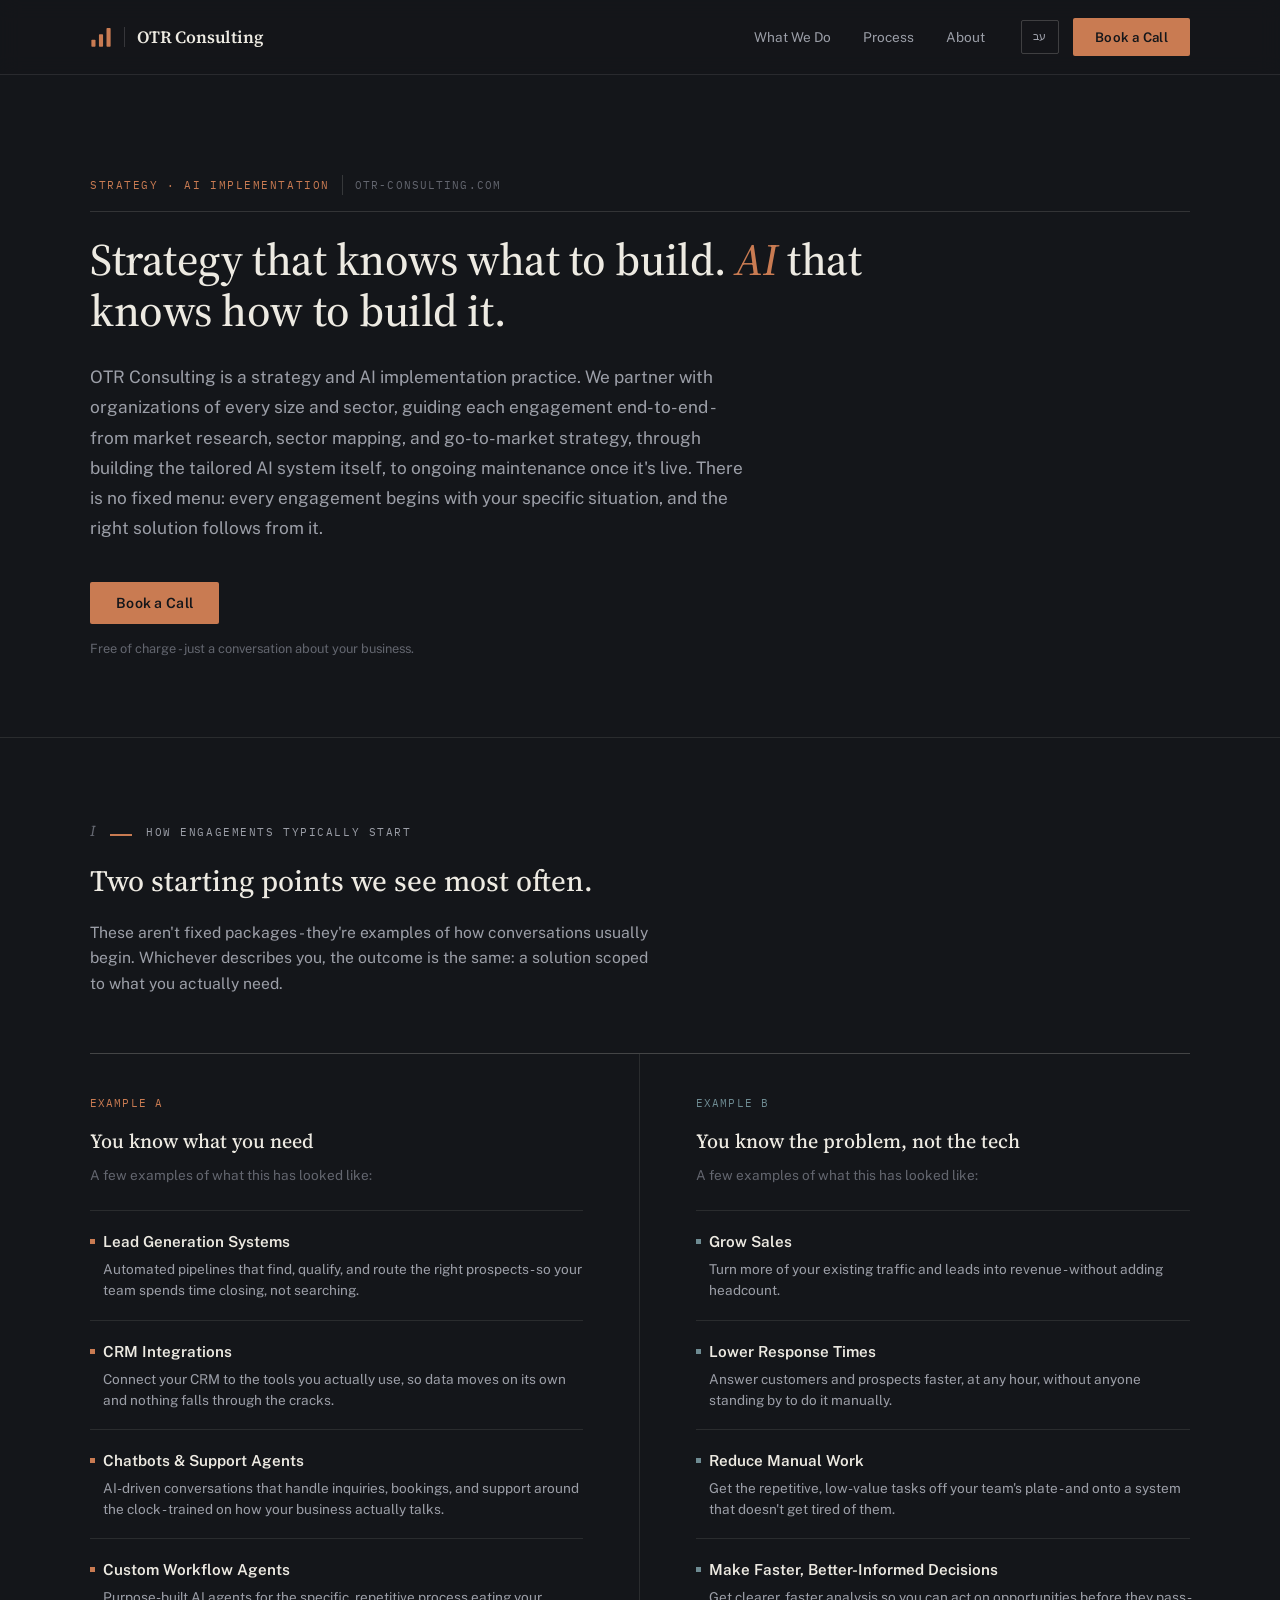
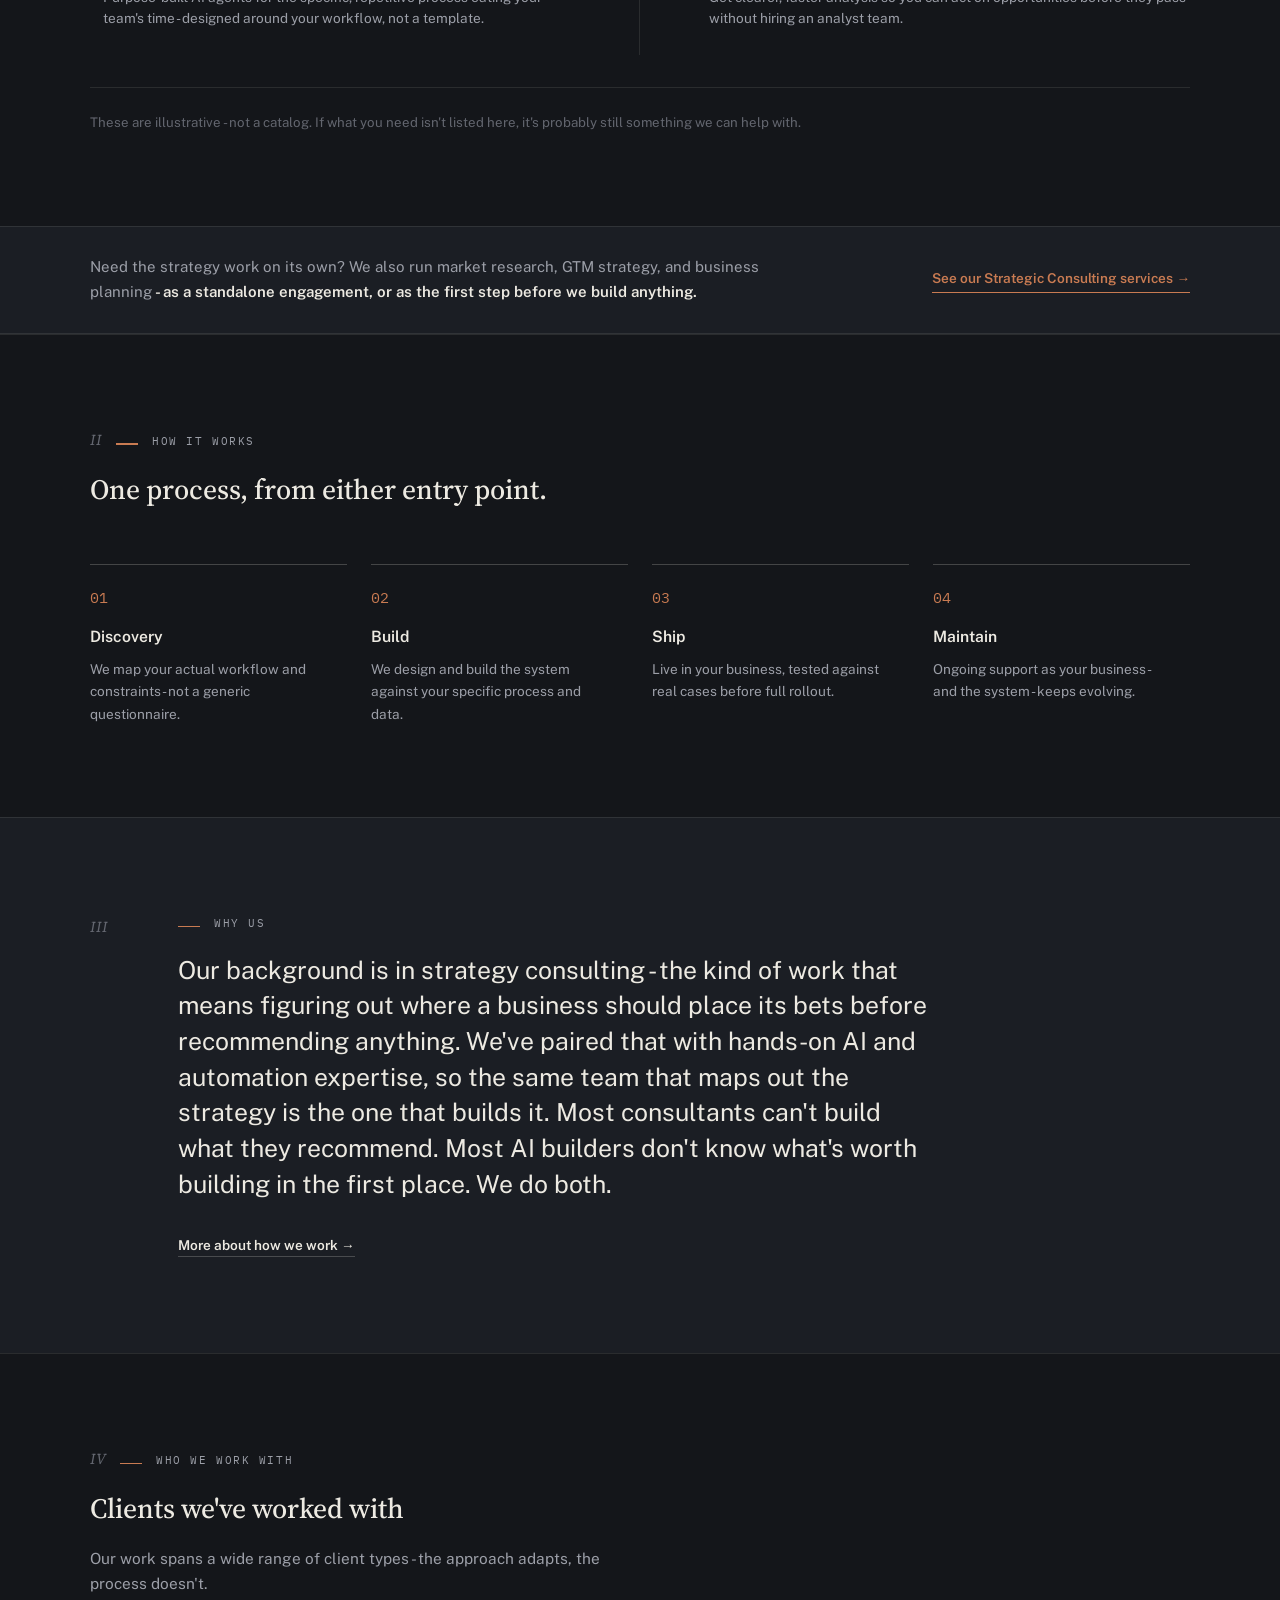
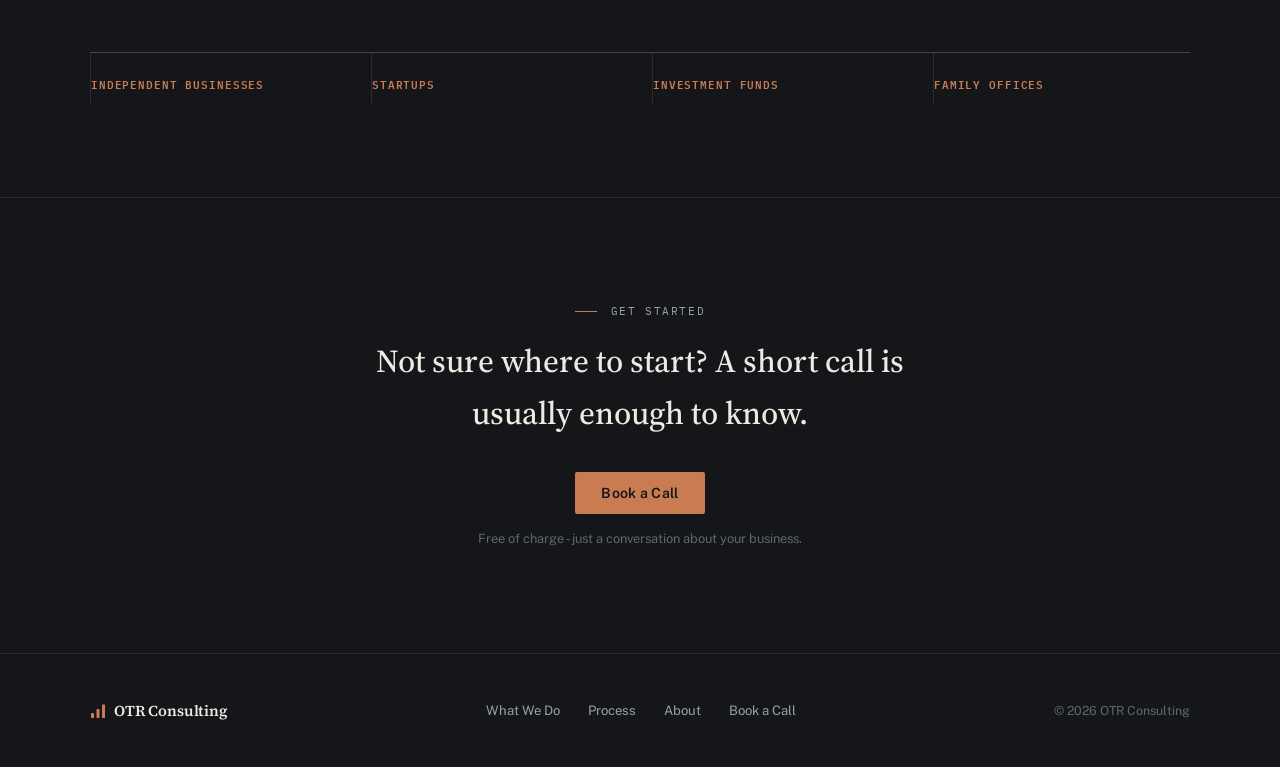
==== index.html @ 94703d96 "Remove all client-type descriptions, keep only headings (both languages)" ====
<!DOCTYPE html>
<html lang="en" data-content-path="content/en.json">
<head>
<meta charset="UTF-8">
<meta name="viewport" content="width=device-width, initial-scale=1.0">
<title>OTR Consulting - Strategy that knows what to build. AI that knows how to build it.</title>
<meta name="description" content="OTR Consulting is a strategy and AI implementation practice - from market research and go-to-market strategy through building and maintaining the AI systems that run your business.">
<meta property="og:title" content="OTR Consulting - Strategy + AI Implementation">
<meta property="og:description" content="OTR Consulting is a strategy and AI implementation practice - from market research and go-to-market strategy through building and maintaining the AI systems that run your business.">
<meta property="og:type" content="website">
<meta property="og:url" content="https://otr-consulting.com">
<link rel="icon" href="data:image/svg+xml,%3Csvg xmlns='http://www.w3.org/2000/svg' viewBox='0 0 32 32'%3E%3Crect x='2' y='20' width='6' height='10' rx='1' fill='%23C97B52'/%3E%3Crect x='13' y='12' width='6' height='18' rx='1' fill='%23C97B52'/%3E%3Crect x='24' y='3' width='6' height='27' rx='1' fill='%23C97B52'/%3E%3C/svg%3E">
<link rel="preconnect" href="https://fonts.googleapis.com">
<link rel="preconnect" href="https://fonts.gstatic.com" crossorigin>
<link href="https://fonts.googleapis.com/css2?family=Source+Serif+4:ital,opsz,wght@0,8..60,400;0,8..60,500;0,8..60,600;1,8..60,500&family=Public+Sans:wght@400;500;600;700&family=IBM+Plex+Mono:wght@500;600&display=swap" rel="stylesheet">
<link rel="stylesheet" href="css/styles.css">
<script src="https://identity.netlify.com/v1/netlify-identity-widget.js"></script>
<script>
  if (window.netlifyIdentity) {
    window.netlifyIdentity.on("init", function (user) {
      if (!user) {
        window.netlifyIdentity.on("login", function () {
          document.location.href = "/admin/";
        });
      }
    });
  }
</script>
</head>
<body>

<header class="site-header">
  <div class="wrap header-inner">
    <a href="#" class="logo" aria-label="OTR Consulting - home">
      <svg width="22" height="22" viewBox="0 0 32 32" aria-hidden="true">
        <rect x="2" y="20" width="6" height="10" rx="1" fill="#C97B52"></rect>
        <rect x="13" y="12" width="6" height="18" rx="1" fill="#C97B52"></rect>
        <rect x="24" y="3" width="6" height="27" rx="1" fill="#C97B52"></rect>
      </svg>
      <span class="divider-v"></span>
      <span class="wordmark">OTR Consulting</span>
    </a>
    <div class="header-right">
      <nav class="main-nav">
        <a href="#paths" data-key="nav.work">What We Do</a>
        <a href="#how" data-key="nav.process">Process</a>
        <a href="#about" data-key="nav.about">About</a>
      </nav>
      <div class="header-actions">
        <a href="he/" class="lang-switch">עב</a>
        <button type="button" class="btn btn-primary btn-small js-open-modal" data-key="nav.book">Book a Call</button>
      </div>
    </div>
  </div>
</header>

<main>

  <!-- HERO -->
  <section class="hero">
    <div class="wrap">
      <div class="masthead">
        <span class="mono eyebrow" data-key="hero.eyebrow">Strategy · AI Implementation</span>
        <span class="divider-v"></span>
        <span class="mono tag" data-key="hero.tag">OTR-Consulting.com</span>
      </div>
      <h1 class="hero-h1"><span data-key="hero.pre">Strategy that knows what to build. </span><em data-key="hero.em">AI</em><span data-key="hero.post"> that knows how to build it.</span></h1>
      <p class="hero-lead" data-key="hero.lead">OTR Consulting is a strategy and AI implementation practice. We partner with organizations of every size and sector, guiding each engagement end-to-end - from market research, sector mapping, and go-to-market strategy, through building the tailored AI system itself, to ongoing maintenance once it's live. There is no fixed menu: every engagement begins with your specific situation, and the right solution follows from it.</p>
      <div class="cta-row">
        <button type="button" class="btn btn-primary js-open-modal" data-key="hero.ctaPrimary">Book a Call</button>
      </div>
      <p class="microcopy" data-key="hero.micro">Free of charge - just a conversation about your business.</p>
    </div>
  </section>

  <!-- DUAL PATH -->
  <section id="paths" class="paths">
    <div class="wrap">
      <div class="section-intro">
        <div class="kicker">
          <span class="roman">I</span>
          <span class="rule"></span>
          <span class="mono kicker-label" data-key="paths.kicker">How engagements typically start</span>
        </div>
        <h2 data-key="paths.heading">Two starting points we see most often.</h2>
        <p class="section-sub" data-key="paths.sub">These aren't fixed packages - they're examples of how conversations usually begin. Whichever describes you, the outcome is the same: a solution scoped to what you actually need.</p>
      </div>

      <div class="paths-grid">
        <div class="path-col path-col-a">
          <span class="mono col-label col-label-a" data-key="paths.colA.label">Example A</span>
          <h3 data-key="paths.colA.title">You know what you need</h3>
          <p class="col-sub" data-key="paths.colA.sub">A few examples of what this has looked like:</p>
          <div class="item-list" data-list="paths.colA.items">
            <template>
              <div class="item">
                <div class="item-title"><span class="bullet bullet-a"></span><span data-key="title"></span></div>
                <div class="item-desc" data-key="desc"></div>
              </div>
            </template>
            <div class="item">
              <div class="item-title"><span class="bullet bullet-a"></span>Lead Generation Systems</div>
              <div class="item-desc">Automated pipelines that find, qualify, and route the right prospects - so your team spends time closing, not searching.</div>
            </div>
            <div class="item">
              <div class="item-title"><span class="bullet bullet-a"></span>CRM Integrations</div>
              <div class="item-desc">Connect your CRM to the tools you actually use, so data moves on its own and nothing falls through the cracks.</div>
            </div>
            <div class="item">
              <div class="item-title"><span class="bullet bullet-a"></span>Chatbots &amp; Support Agents</div>
              <div class="item-desc">AI-driven conversations that handle inquiries, bookings, and support around the clock - trained on how your business actually talks.</div>
            </div>
            <div class="item">
              <div class="item-title"><span class="bullet bullet-a"></span>Custom Workflow Agents</div>
              <div class="item-desc">Purpose-built AI agents for the specific, repetitive process eating your team's time - designed around your workflow, not a template.</div>
            </div>
          </div>
        </div>

        <div class="path-col path-col-b">
          <span class="mono col-label col-label-b" data-key="paths.colB.label">Example B</span>
          <h3 data-key="paths.colB.title">You know the problem, not the tech</h3>
          <p class="col-sub" data-key="paths.colB.sub">A few examples of what this has looked like:</p>
          <div class="item-list" data-list="paths.colB.items">
            <template>
              <div class="item">
                <div class="item-title"><span class="bullet bullet-b"></span><span data-key="title"></span></div>
                <div class="item-desc" data-key="desc"></div>
              </div>
            </template>
            <div class="item">
              <div class="item-title"><span class="bullet bullet-b"></span>Grow Sales</div>
              <div class="item-desc">Turn more of your existing traffic and leads into revenue - without adding headcount.</div>
            </div>
            <div class="item">
              <div class="item-title"><span class="bullet bullet-b"></span>Lower Response Times</div>
              <div class="item-desc">Answer customers and prospects faster, at any hour, without anyone standing by to do it manually.</div>
            </div>
            <div class="item">
              <div class="item-title"><span class="bullet bullet-b"></span>Reduce Manual Work</div>
              <div class="item-desc">Get the repetitive, low-value tasks off your team's plate - and onto a system that doesn't get tired of them.</div>
            </div>
            <div class="item">
              <div class="item-title"><span class="bullet bullet-b"></span>Make Faster, Better-Informed Decisions</div>
              <div class="item-desc">Get clearer, faster analysis so you can act on opportunities before they pass - without hiring an analyst team.</div>
            </div>
          </div>
        </div>
      </div>
      <p class="footnote" data-key="paths.footnote">These are illustrative - not a catalog. If what you need isn't listed here, it's probably still something we can help with.</p>
    </div>
  </section>

  <!-- CONSULTING STRIP -->
  <section class="consulting-strip">
    <div class="wrap consulting-inner">
      <p class="consulting-text"><span data-key="consulting.text">Need the strategy work on its own? We also run market research, GTM strategy, and business planning</span><strong data-key="consulting.strong"> - as a standalone engagement, or as the first step before we build anything.</strong></p>
      <a href="#" class="link-accent js-open-modal"><span data-key="consulting.cta">See our Strategic Consulting services</span> →</a>
    </div>
  </section>

  <!-- HOW IT WORKS -->
  <section id="how" class="how">
    <div class="wrap">
      <div class="section-intro section-intro-narrow">
        <div class="kicker">
          <span class="roman">II</span>
          <span class="rule"></span>
          <span class="mono kicker-label" data-key="how.kicker">How it works</span>
        </div>
        <h2 data-key="how.heading">One process, from either entry point.</h2>
      </div>
      <div class="steps-grid" data-list="how.steps">
        <template>
          <div class="step">
            <span class="mono step-num" data-key="num"></span>
            <h4 data-key="title"></h4>
            <p data-key="desc"></p>
          </div>
        </template>
        <div class="step">
          <span class="mono step-num">01</span>
          <h4>Discovery</h4>
          <p>We map your actual workflow and constraints - not a generic questionnaire.</p>
        </div>
        <div class="step">
          <span class="mono step-num">02</span>
          <h4>Build</h4>
          <p>We design and build the system against your specific process and data.</p>
        </div>
        <div class="step">
          <span class="mono step-num">03</span>
          <h4>Ship</h4>
          <p>Live in your business, tested against real cases before full rollout.</p>
        </div>
        <div class="step">
          <span class="mono step-num">04</span>
          <h4>Maintain</h4>
          <p>Ongoing support as your business - and the system - keeps evolving.</p>
        </div>
      </div>
    </div>
  </section>

  <!-- ABOUT TEASER -->
  <section id="about" class="about">
    <div class="wrap about-grid">
      <div class="roman roman-rail">III</div>
      <div class="about-content">
        <div class="kicker">
          <span class="rule"></span>
          <span class="mono kicker-label" data-key="about.kicker">Why us</span>
        </div>
        <p class="about-lead" data-key="about.lead">Our background is in strategy consulting - the kind of work that means figuring out where a business should place its bets before recommending anything. We've paired that with hands-on AI and automation expertise, so the same team that maps out the strategy is the one that builds it. Most consultants can't build what they recommend. Most AI builders don't know what's worth building in the first place. We do both.</p>
        <a href="#" class="link-plain"><span data-key="about.link">More about how we work</span> →</a>
      </div>
    </div>
  </section>

  <!-- CLIENTS -->
  <section class="clients">
    <div class="wrap">
      <div class="section-intro">
        <div class="kicker">
          <span class="roman">IV</span>
          <span class="rule"></span>
          <span class="mono kicker-label" data-key="clients.kicker">Who we work with</span>
        </div>
        <h2 data-key="clients.heading">Clients we've worked with</h2>
        <p class="section-sub" data-key="clients.sub">Our work spans a wide range of client types - the approach adapts, the process doesn't.</p>
      </div>
      <div class="clients-grid" data-list="clients.types">
        <template>
          <div class="client-type">
            <h4 class="mono" data-key="name"></h4>
            <p data-key="desc"></p>
          </div>
        </template>
        <div class="client-type">
          <h4 class="mono">Independent Businesses</h4>
          <p></p>
        </div>
        <div class="client-type">
          <h4 class="mono">Startups</h4>
          <p></p>
        </div>
        <div class="client-type">
          <h4 class="mono">Investment Funds</h4>
          <p></p>
        </div>
        <div class="client-type">
          <h4 class="mono">Family Offices</h4>
          <p></p>
        </div>
      </div>
    </div>
  </section>

  <!-- FINAL CTA -->
  <section id="cta" class="final-cta">
    <div class="wrap">
      <div class="kicker kicker-center">
        <span class="rule"></span>
        <span class="mono kicker-label" data-key="finalCta.kicker">Get started</span>
      </div>
      <h2 data-key="finalCta.heading">Not sure where to start? A short call is usually enough to know.</h2>
      <button type="button" class="btn btn-primary js-open-modal" data-key="finalCta.cta">Book a Call</button>
      <p class="microcopy" data-key="finalCta.micro">Free of charge - just a conversation about your business.</p>
    </div>
  </section>

</main>

<footer class="site-footer">
  <div class="wrap footer-inner">
    <div class="logo logo-footer">
      <svg width="16" height="16" viewBox="0 0 32 32" aria-hidden="true">
        <rect x="2" y="20" width="6" height="10" rx="1" fill="#C97B52"></rect>
        <rect x="13" y="12" width="6" height="18" rx="1" fill="#C97B52"></rect>
        <rect x="24" y="3" width="6" height="27" rx="1" fill="#C97B52"></rect>
      </svg>
      <span class="wordmark wordmark-footer">OTR Consulting</span>
    </div>
    <nav class="footer-nav">
      <a href="#paths" data-key="nav.work">What We Do</a>
      <a href="#how" data-key="nav.process">Process</a>
      <a href="#about" data-key="nav.about">About</a>
      <a href="#" class="js-open-modal" data-key="nav.book">Book a Call</a>
    </nav>
    <div class="copyright" dir="ltr">© 2026 OTR Consulting</div>
  </div>
</footer>

<!-- CONTACT MODAL -->
<div class="modal-overlay js-overlay" id="contact-modal" hidden>
  <div class="modal-panel" role="dialog" aria-modal="true" aria-labelledby="modal-title">
    <button type="button" class="modal-close js-close-modal" aria-label="Close">✕</button>

    <div class="modal-form-view js-form-view">
      <h3 id="modal-title" data-key="modal.title">Tell us about your business</h3>
      <p class="modal-sub" data-key="modal.sub">A few details, and we'll be in touch to set up a time to talk.</p>
      <form name="contact" method="POST" data-netlify="true" netlify-honeypot="bot-field" class="contact-form js-contact-form">
        <input type="hidden" name="form-name" value="contact">
        <p class="visually-hidden"><label>Don't fill this out if you're human: <input name="bot-field"></label></p>
        <div class="form-field">
          <label for="name" data-key="modal.name">Name</label>
          <input type="text" id="name" name="name" placeholder="Your name" data-ph="modal.namePh" required>
        </div>
        <div class="form-field">
          <label for="email" data-key="modal.email">Email</label>
          <input type="email" id="email" name="email" placeholder="you@company.com" data-ph="modal.emailPh" required>
        </div>
        <div class="form-field">
          <label for="company"><span data-key="modal.company">Company</span> <span class="optional" data-key="modal.companyOpt">(optional)</span></label>
          <input type="text" id="company" name="company" placeholder="Company or fund name" data-ph="modal.companyPh">
        </div>
        <div class="form-field">
          <label for="message" data-key="modal.message">What are you looking to do?</label>
          <textarea id="message" name="message" placeholder="A sentence or two is plenty." data-ph="modal.messagePh" required></textarea>
        </div>
        <button type="submit" class="btn btn-primary btn-full" data-key="modal.send">Send</button>
      </form>
      <p class="modal-direct"><span data-key="modal.direct">Prefer to reach out directly?</span> <a href="mailto:matan@otr-consulting.com">matan@otr-consulting.com</a> · <a href="tel:+972509909767" dir="ltr">+972 50‑990‑9767</a></p>
    </div>

    <div class="modal-success-view js-success-view" hidden>
      <h3 data-key="modal.successTitle">Thanks - message sent.</h3>
      <p data-key="modal.successBody">We'll get back to you within one business day to find a time to talk.</p>
    </div>
  </div>
</div>

<script src="js/render.js"></script>
<script src="js/main.js"></script>
</body>
</html>
---- css/styles.css ----
:root {
  --bg: #14161A;
  --bg-alt: #1B1E24;
  --panel: #1F2229;
  --text-primary: #EDEAE2;
  --text-secondary: #9C9FA8;
  --text-tertiary: #63666F;
  --accent: #C97B52;
  --accent-bright: #DE9A72;
  --accent-b: #6E8B92;
  --border: rgba(237,234,226,0.10);
  --border-strong: rgba(237,234,226,0.20);
  --border-strong-2: rgba(237,234,226,0.22);
  --max: 1180px;
  --font-headline: 'Source Serif 4', serif;
  --font-body: 'Public Sans', sans-serif;
  --font-mono: 'IBM Plex Mono', monospace;
}

* { box-sizing: border-box; margin: 0; padding: 0; }
html { scroll-behavior: smooth; }

body {
  background: var(--bg);
  color: var(--text-primary);
  font-family: var(--font-body);
  font-size: 15px;
  line-height: 1.65;
  -webkit-font-smoothing: antialiased;
}

a { color: inherit; text-decoration: none; }
button { font-family: inherit; }

h1, h2, h3, h4 {
  font-family: var(--font-headline);
  font-weight: 500;
  color: var(--text-primary);
}
em { font-style: italic; color: var(--accent); }

:focus-visible { outline: 2px solid var(--accent); outline-offset: 2px; }

.wrap {
  max-width: var(--max);
  margin-inline: auto;
  padding-inline: 40px;
}

.mono { font-family: var(--font-mono); }

.divider-v {
  width: 1px;
  height: 20px;
  background: rgba(237,234,226,0.16);
  display: inline-block;
}

.visually-hidden {
  position: absolute;
  width: 1px; height: 1px;
  overflow: hidden;
  clip: rect(0 0 0 0);
  white-space: nowrap;
}

/* Buttons */
.btn {
  display: inline-block;
  border-radius: 2px;
  font-weight: 600;
  letter-spacing: 0.02em;
  font-size: 0.88rem;
  padding: 13px 26px;
  cursor: pointer;
  border: none;
  white-space: nowrap;
  transition: background-color 0.15s ease, border-color 0.15s ease;
}
.btn-primary { background: var(--accent); color: var(--bg); }
.btn-primary:hover { background: var(--accent-bright); }
.btn-small { padding: 11px 22px; font-size: 0.83rem; }
.btn-full { width: 100%; text-align: center; margin-top: 4px; }

.link-accent {
  font-size: 0.85rem;
  font-weight: 600;
  color: var(--accent);
  white-space: nowrap;
  border-bottom: 1px solid var(--accent);
  padding-bottom: 2px;
}
.link-plain {
  font-size: 0.85rem;
  font-weight: 600;
  color: var(--text-primary);
  border-bottom: 1px solid var(--border-strong-2);
  padding-bottom: 3px;
}

/* Header */
.site-header {
  position: sticky;
  top: 0;
  z-index: 50;
  background: rgba(20,22,26,0.9);
  backdrop-filter: blur(10px);
  border-bottom: 1px solid var(--border);
}
.header-inner {
  height: 74px;
  display: flex;
  align-items: center;
  justify-content: space-between;
  gap: 24px;
}
.logo { display: flex; align-items: center; gap: 12px; }
.wordmark {
  font-family: var(--font-headline);
  font-size: 1.08rem;
  font-weight: 600;
  letter-spacing: -0.01em;
}
.header-right { display: flex; align-items: center; gap: 36px; }
.main-nav { display: flex; gap: 32px; }
.main-nav a { font-size: 0.85rem; color: var(--text-secondary); }
.header-actions { display: flex; align-items: center; gap: 14px; }
.lang-switch {
  font-family: var(--font-mono);
  font-size: 0.68rem;
  letter-spacing: 0.06em;
  background: none;
  border: 1px solid var(--border-strong);
  color: var(--text-secondary);
  padding: 7px 11px;
  border-radius: 2px;
  white-space: nowrap;
}
.lang-switch:hover { border-color: var(--accent); color: var(--text-primary); }
.main-nav a:hover { color: var(--text-primary); }

/* Hero */
.hero { padding: 100px 0 78px; }
.masthead {
  display: flex;
  align-items: center;
  gap: 12px;
  margin-bottom: 22px;
  padding-bottom: 16px;
  border-bottom: 1px solid rgba(237,234,226,0.14);
}
.eyebrow { font-size: 0.7rem; letter-spacing: 0.14em; text-transform: uppercase; color: var(--accent); }
.tag { font-size: 0.7rem; letter-spacing: 0.1em; text-transform: uppercase; color: var(--text-tertiary); }
.hero-h1 {
  line-height: 1.14;
  letter-spacing: -0.01em;
  font-size: clamp(2.15rem, 3.5vw, 3.35rem);
  margin: 4px 0 26px;
  max-width: 780px;
}
.hero-lead {
  font-size: 1.08rem;
  color: var(--text-secondary);
  max-width: 660px;
  margin-bottom: 38px;
  line-height: 1.75;
}
.cta-row { display: flex; gap: 14px; align-items: center; flex-wrap: wrap; }
.microcopy { font-size: 0.8rem; color: var(--text-tertiary); margin-top: 14px; }

/* Mid CTA */
/* Section intros / kickers */
.kicker { display: flex; align-items: baseline; gap: 14px; margin-bottom: 14px; }
.kicker-center { justify-content: center; align-items: center; }
.roman { font-family: var(--font-headline); font-style: italic; font-size: 0.95rem; color: var(--text-tertiary); }
.rule { width: 22px; height: 1.5px; background: var(--accent); display: inline-block; }
.kicker-label { font-size: 0.7rem; letter-spacing: 0.14em; text-transform: uppercase; color: var(--text-secondary); }
.section-intro { max-width: 640px; margin-bottom: 56px; }
.section-intro-narrow { max-width: 560px; margin-bottom: 52px; }
.section-intro h2 { font-size: 1.85rem; margin: 0 0 14px; }
.section-sub { color: var(--text-secondary); font-size: 0.98rem; max-width: 560px; }

/* Dual path */
.paths { padding: 80px 0 92px; border-top: 1px solid var(--border); }
.paths-grid {
  display: grid;
  grid-template-columns: repeat(auto-fit, minmax(320px, 1fr));
  border-top: 1px solid var(--border-strong-2);
}
.path-col-a { padding-block: 36px 8px; padding-inline: 0 56px; border-inline-end: 1px solid var(--border); }
.path-col-b { padding-block: 36px 8px; padding-inline: 56px 0; }
.col-label { font-size: 0.7rem; letter-spacing: 0.1em; text-transform: uppercase; }
.col-label-a { color: var(--accent); }
.col-label-b { color: var(--accent-b); }
.path-col h3 { font-size: 1.25rem; margin: 10px 0 6px; }
.col-sub { font-size: 0.85rem; color: var(--text-tertiary); margin-bottom: 24px; }
.item-list { display: flex; flex-direction: column; }
.item { padding: 18px 0; border-top: 1px solid var(--border); }
.item-title { font-weight: 600; font-size: 0.95rem; margin-bottom: 5px; display: flex; align-items: center; gap: 8px; }
.bullet { width: 5px; height: 5px; display: inline-block; flex-shrink: 0; }
.bullet-a { background: var(--accent); }
.bullet-b { background: var(--accent-b); }
.item-desc { font-size: 0.85rem; color: var(--text-secondary); line-height: 1.55; padding-inline-start: 13px; }
.footnote { font-size: 0.83rem; color: var(--text-tertiary); margin-top: 32px; padding-top: 24px; border-top: 1px solid var(--border); }

/* Consulting strip */
.consulting-strip { border-top: 1px solid var(--border); border-bottom: 1px solid var(--border); background: var(--bg-alt); }
.consulting-inner { padding-block: 28px; display: flex; align-items: center; justify-content: space-between; gap: 24px; flex-wrap: wrap; }
.consulting-text { font-size: 0.94rem; color: var(--text-secondary); max-width: 680px; }
.consulting-text strong { color: var(--text-primary); font-weight: 600; }

/* How it works */
.how { padding: 92px 0; border-top: 1px solid var(--border); }
.how h2 { font-size: 1.75rem; }
.steps-grid { display: grid; grid-template-columns: repeat(auto-fit, minmax(220px, 1fr)); gap: 24px; }
.step { padding: 20px 24px 0 0; border-top: 1px solid var(--border-strong-2); }
.step-num { font-size: 0.95rem; color: var(--accent); margin-bottom: 14px; display: block; }
.step h4 { font-family: var(--font-body); font-weight: 600; font-size: 0.98rem; margin: 0 0 8px; }
.step p { font-size: 0.85rem; color: var(--text-secondary); }

/* About */
.about { background: var(--bg-alt); padding: 96px 0; border-top: 1px solid var(--border); }
.about-grid { display: grid; grid-template-columns: minmax(0,64px) minmax(0,1fr); gap: 24px; }
.roman-rail { font-size: 0.95rem; }
.about-content { max-width: 760px; }
.about-content .kicker { margin-bottom: 20px; }
.about-lead { font-size: 1.55rem; line-height: 1.44; margin: 0 0 30px; font-weight: 400; }

/* Clients */
.clients { padding: 92px 0; border-top: 1px solid var(--border); }
.clients h2 { font-size: 1.75rem; }
.clients .section-sub { margin-top: 12px; font-size: 0.96rem; }
.clients-grid {
  display: grid;
  grid-template-columns: repeat(auto-fit, minmax(220px, 1fr));
  border-top: 1px solid var(--border-strong-2);
  gap: 24px;
}
.client-type {
  display: flex;
  flex-direction: column;
  padding-block: 22px 0;
  padding-inline: 0 20px;
  border-inline-start: 1px solid var(--border);
}
.client-type:has(p:empty) { justify-content: center; }
.client-type h4 {
  font-size: 0.68rem;
  letter-spacing: 0.08em;
  text-transform: uppercase;
  font-weight: 600;
  margin: 0 0 12px;
  color: var(--accent);
}
.client-type p { font-size: 0.88rem; color: var(--text-secondary); line-height: 1.6; }
.client-type p:empty { display: none; margin: 0; }

/* Final CTA */
.final-cta { padding: 104px 0; text-align: center; border-top: 1px solid var(--border); }
.final-cta h2 { font-size: 2rem; max-width: 580px; margin: 0 auto 32px; }

/* Footer */
.site-footer { border-top: 1px solid var(--border); padding: 44px 0; }
.footer-inner { display: flex; justify-content: space-between; align-items: center; flex-wrap: wrap; gap: 20px; }
.logo-footer { gap: 8px; }
.wordmark-footer { font-size: 0.95rem; }
.footer-nav { display: flex; gap: 28px; }
.footer-nav a { font-size: 0.82rem; color: var(--text-secondary); }
.footer-nav a:hover { color: var(--text-primary); }
.copyright { font-size: 0.78rem; color: var(--text-tertiary); }

/* Modal */
.modal-overlay {
  display: flex;
  position: fixed;
  inset: 0;
  background: rgba(6,7,9,0.68);
  backdrop-filter: blur(3px);
  z-index: 200;
  align-items: center;
  justify-content: center;
  padding: 20px;
}
.modal-overlay[hidden] { display: none; }
.modal-panel {
  background: var(--panel);
  border: 1px solid rgba(237,234,226,0.16);
  border-radius: 4px;
  max-width: 380px;
  width: 100%;
  padding: 36px 32px;
  position: relative;
  max-height: 90vh;
  overflow-y: auto;
}
.modal-close {
  position: absolute;
  top: 18px;
  inset-inline-end: 18px;
  background: none;
  border: none;
  color: var(--text-secondary);
  font-size: 1.1rem;
  cursor: pointer;
  line-height: 1;
  padding: 4px;
}
.modal-close:hover { color: var(--text-primary); }
.modal-form-view h3, .modal-success-view h3 {
  font-size: 1.3rem;
  margin-bottom: 8px;
}
.modal-success-view h3 { font-size: 1.2rem; margin-bottom: 10px; }
.modal-success-view { text-align: center; padding: 12px 0 4px; }
.modal-success-view p { font-size: 0.9rem; color: var(--text-secondary); line-height: 1.6; }
.modal-sub { font-size: 0.88rem; color: var(--text-secondary); margin-bottom: 26px; }
.contact-form { display: flex; flex-direction: column; gap: 14px; }
.form-field label {
  display: block;
  font-size: 0.78rem;
  font-weight: 600;
  color: var(--text-secondary);
  margin-bottom: 7px;
}
.form-field .optional { color: var(--text-tertiary); font-weight: 400; }
.form-field input, .form-field textarea {
  width: 100%;
  background: var(--bg);
  border: 1px solid var(--border-strong-2);
  border-radius: 2px;
  padding: 11px 13px;
  font-family: var(--font-body);
  font-size: 0.92rem;
  color: var(--text-primary);
}
.form-field textarea { min-height: 80px; resize: vertical; }
.modal-direct {
  margin-top: 22px;
  padding-top: 18px;
  border-top: 1px solid var(--border);
  font-size: 0.8rem;
  color: var(--text-tertiary);
}
.modal-direct a { color: var(--text-secondary); font-weight: 600; }

/* Responsive */
@media (max-width: 700px) {
  .main-nav { display: none; }
  .header-right { gap: 0; }
  .path-col-a { padding-inline-end: 0; border-inline-end: none; padding-bottom: 8px; }
  .path-col-b { padding-inline-start: 0; }
  .about-grid { grid-template-columns: 1fr; }
  .roman-rail { display: none; }
}

@media (max-width: 480px) {
  .wrap { padding-inline: 20px; }
  .hero { padding: 64px 0 56px; }
  .final-cta { padding: 72px 0; }
  .how, .clients, .about, .paths { padding-block: 64px; }
}
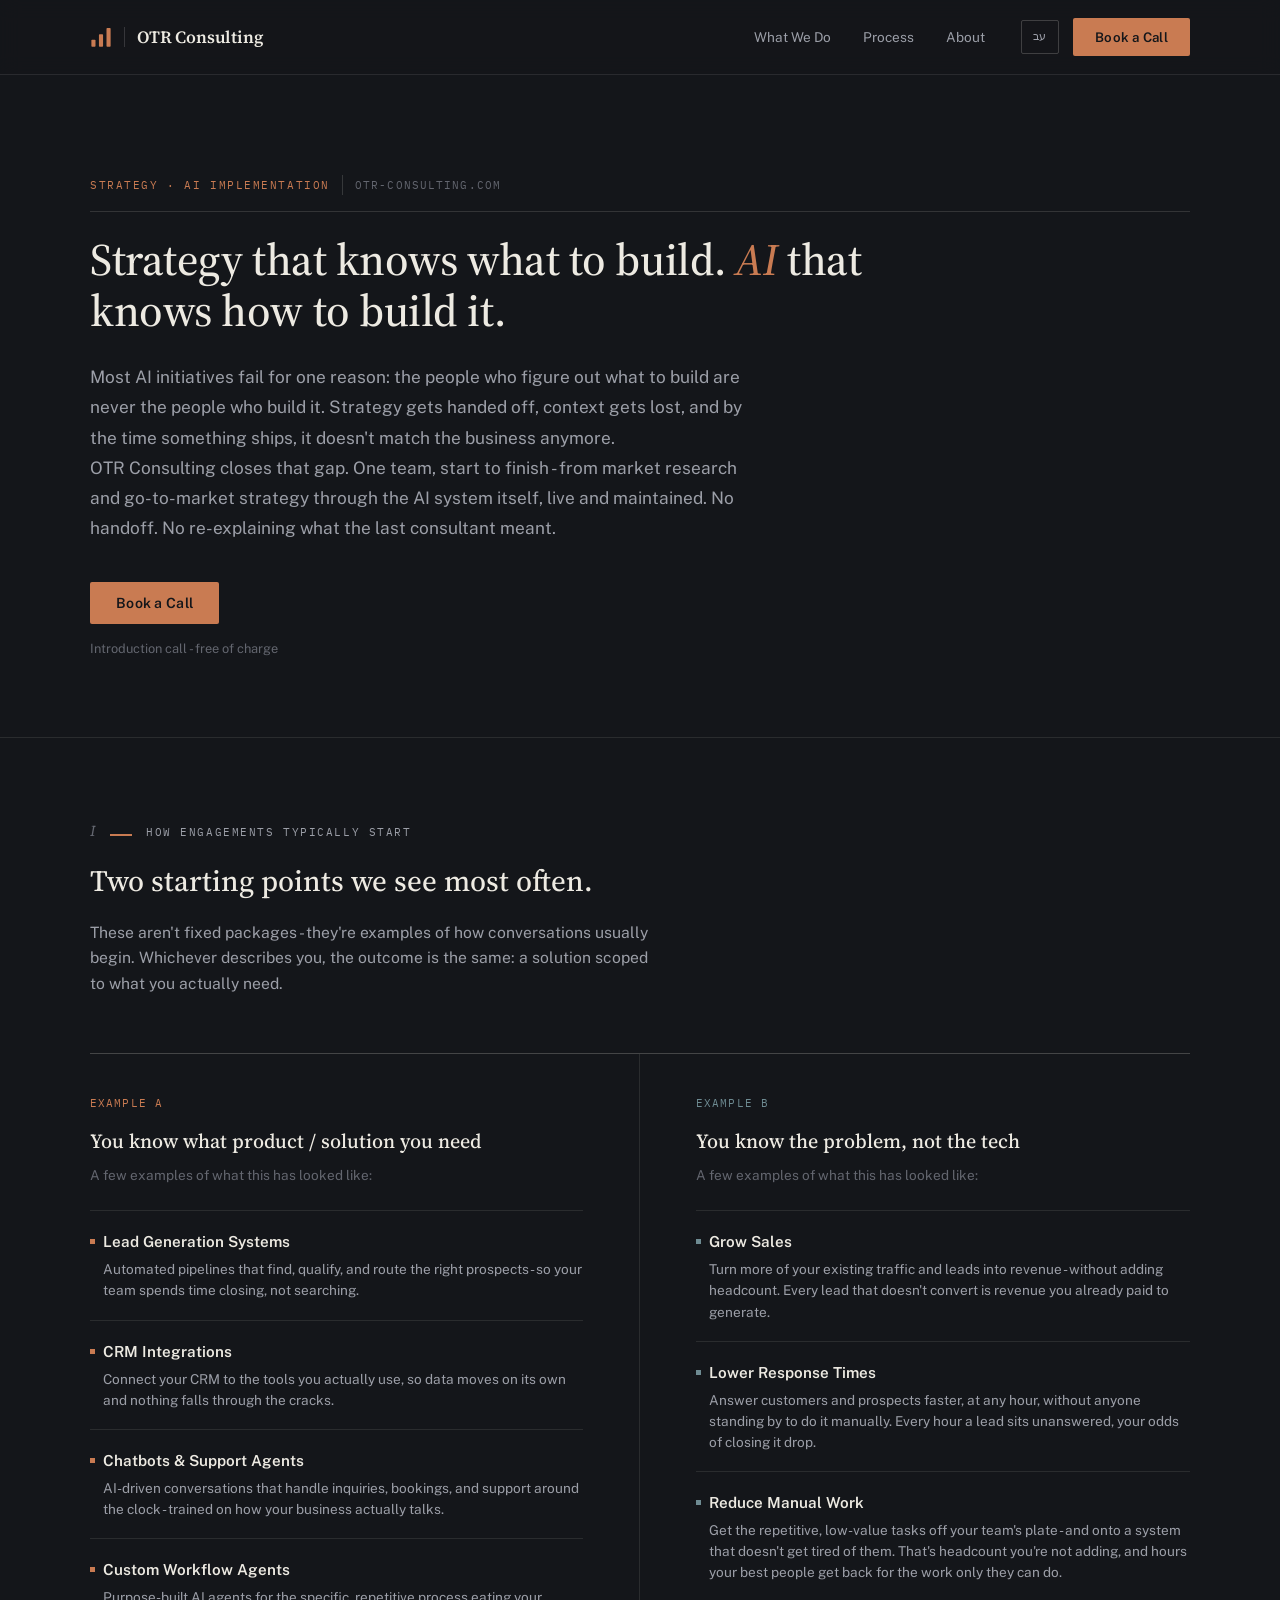
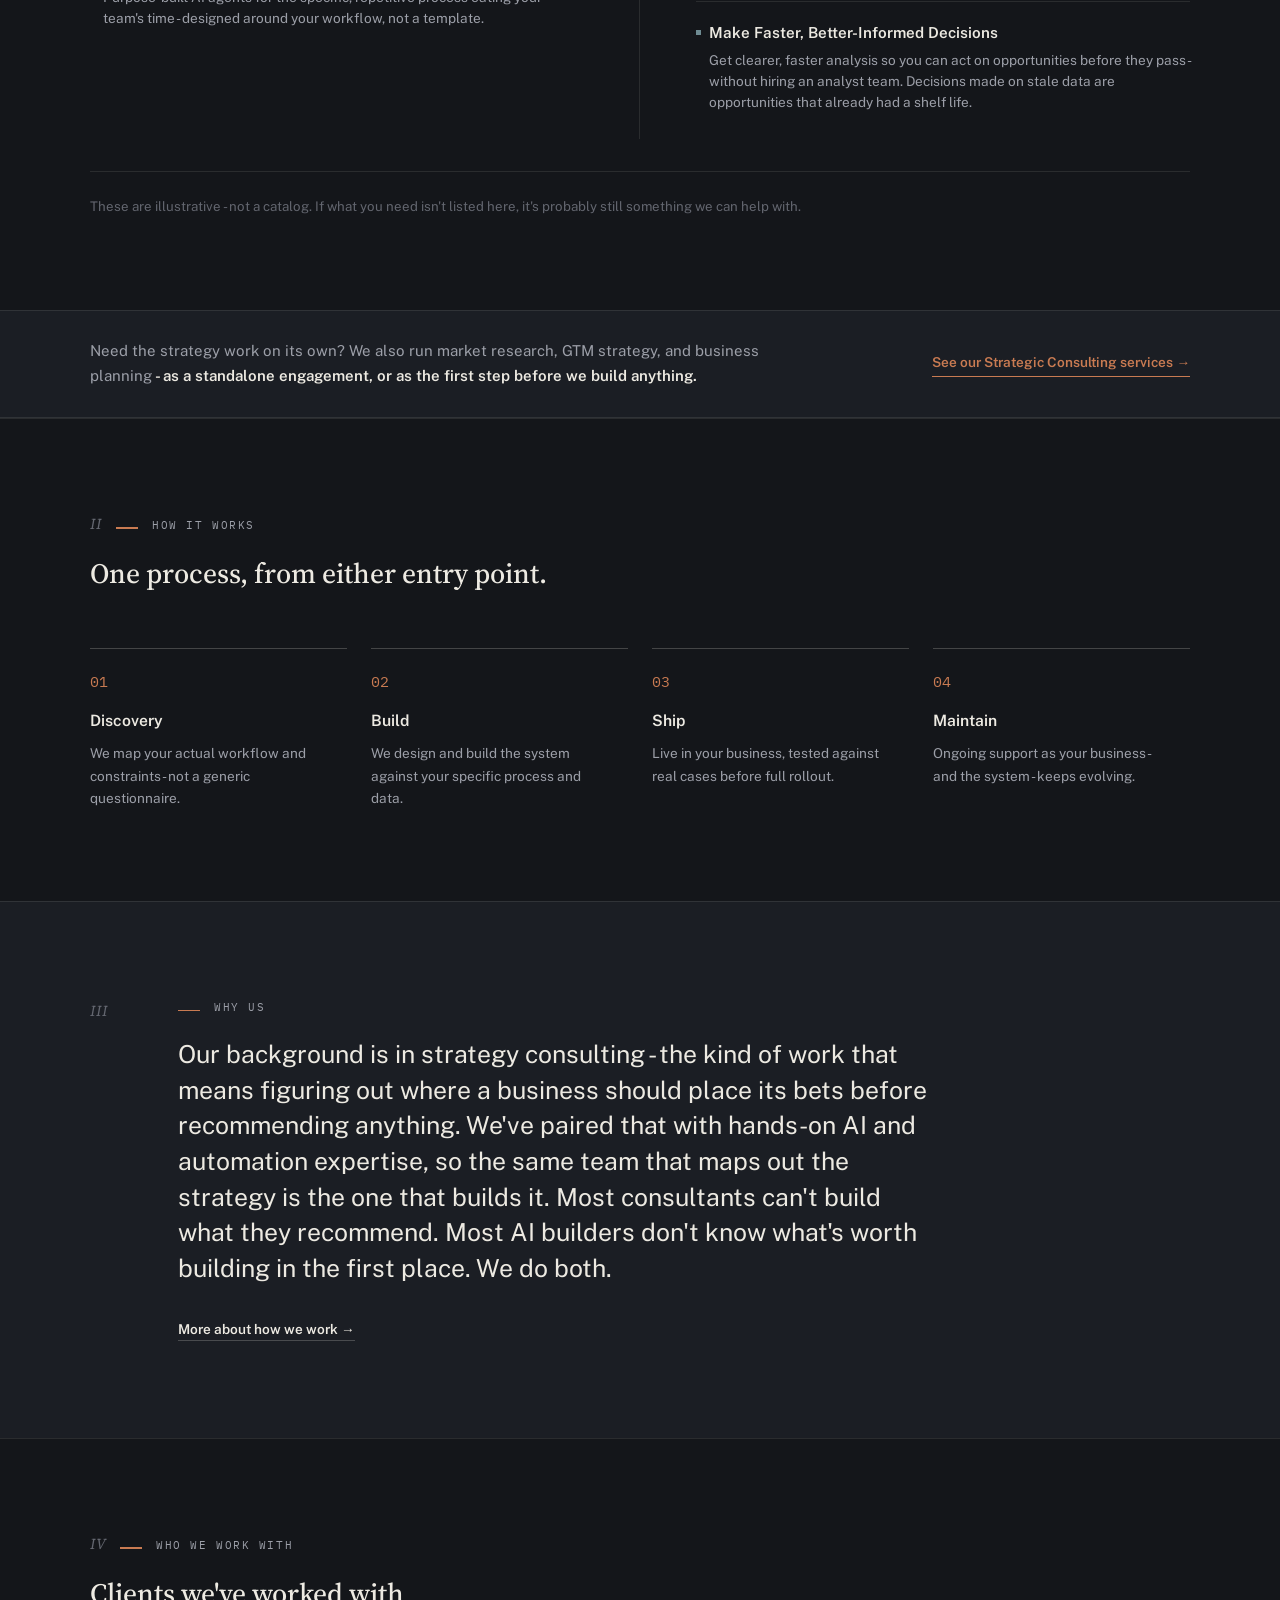
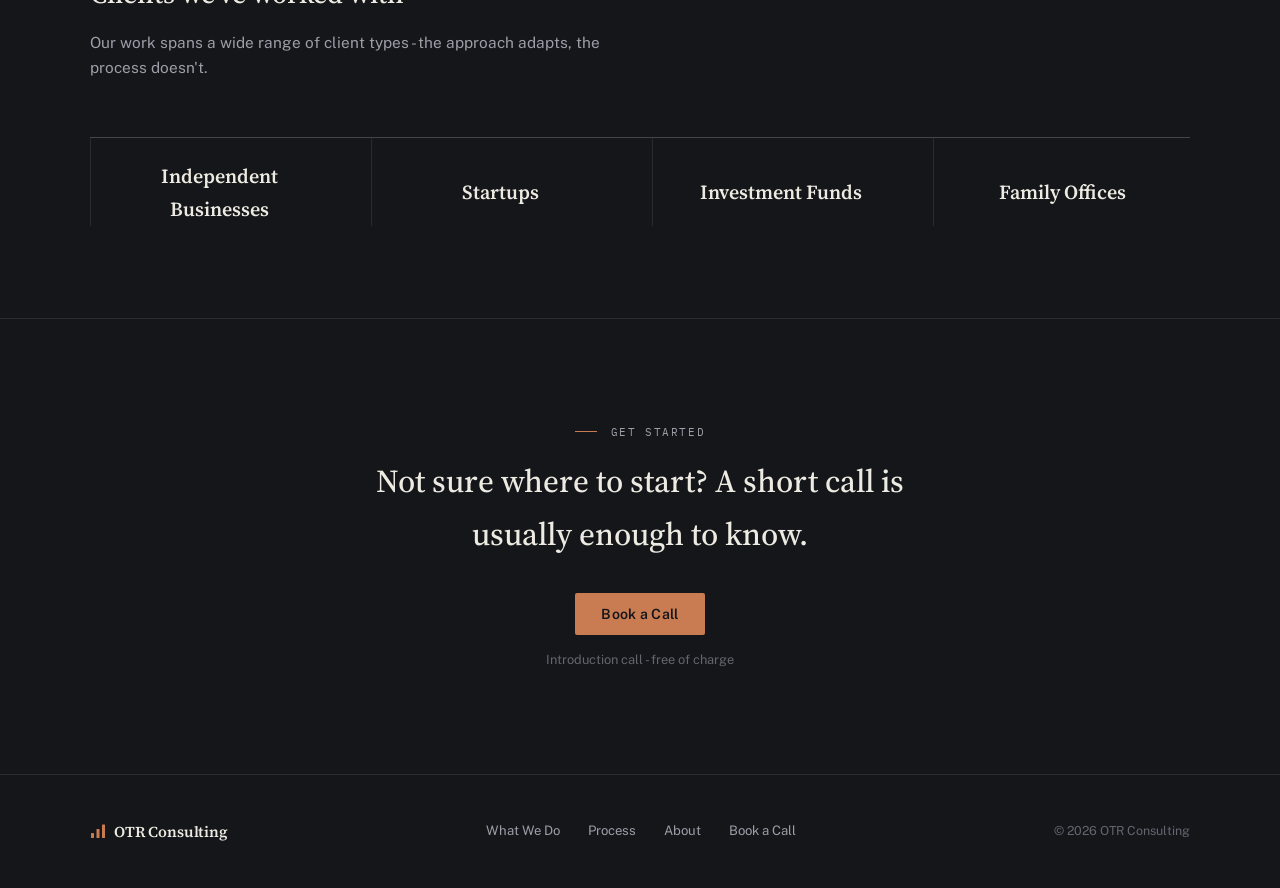
==== commit 0b3afda3: "CRO improvements: pain-first hero rewrite, cost-of-inaction framing on Example B, message field exam" ====
--- a/index.html
+++ b/index.html
@@ -299,6 +299,7 @@
     <div class="modal-form-view js-form-view">
       <h3 id="modal-title" data-key="modal.title">Tell us about your business</h3>
       <p class="modal-sub" data-key="modal.sub">A few details, and we'll be in touch to set up a time to talk.</p>
+      <p class="modal-trust" data-key="modal.trust">We reply within 24 hours. No sales deck - just a real conversation about whether this makes sense.</p>
       <form name="contact" method="POST" data-netlify="true" netlify-honeypot="bot-field" class="contact-form js-contact-form">
         <input type="hidden" name="form-name" value="contact">
         <p class="visually-hidden"><label>Don't fill this out if you're human: <input name="bot-field"></label></p>
--- a/css/styles.css
+++ b/css/styles.css
@@ -164,6 +164,7 @@
   max-width: 660px;
   margin-bottom: 38px;
   line-height: 1.75;
+  white-space: pre-line;
 }
 .cta-row { display: flex; gap: 14px; align-items: center; flex-wrap: wrap; }
 .microcopy { font-size: 0.8rem; color: var(--text-tertiary); margin-top: 14px; }
@@ -196,8 +197,8 @@
 .col-sub { font-size: 0.85rem; color: var(--text-tertiary); margin-bottom: 24px; }
 .item-list { display: flex; flex-direction: column; }
 .item { padding: 18px 0; border-top: 1px solid var(--border); }
-.item-title { font-weight: 600; font-size: 0.95rem; margin-bottom: 5px; display: flex; align-items: center; gap: 8px; }
-.bullet { width: 5px; height: 5px; display: inline-block; flex-shrink: 0; }
+.item-title { font-weight: 600; font-size: 0.95rem; margin-bottom: 5px; display: flex; align-items: flex-start; gap: 8px; }
+.bullet { width: 5px; height: 5px; display: inline-block; flex-shrink: 0; margin-top: calc((1.65em - 5px) / 2); }
 .bullet-a { background: var(--accent); }
 .bullet-b { background: var(--accent-b); }
 .item-desc { font-size: 0.85rem; color: var(--text-secondary); line-height: 1.55; padding-inline-start: 13px; }
@@ -243,7 +244,12 @@
   padding-inline: 0 20px;
   border-inline-start: 1px solid var(--border);
 }
-.client-type:has(p:empty) { justify-content: center; }
+.client-type:has(p:empty) {
+  justify-content: center;
+  align-items: center;
+  text-align: center;
+  padding-inline: 20px;
+}
 .client-type h4 {
   font-size: 0.68rem;
   letter-spacing: 0.08em;
@@ -251,6 +257,15 @@
   font-weight: 600;
   margin: 0 0 12px;
   color: var(--accent);
+}
+.client-type:has(p:empty) h4 {
+  font-family: var(--font-headline);
+  font-size: 1.25rem;
+  font-weight: 600;
+  letter-spacing: normal;
+  text-transform: none;
+  color: var(--text-primary);
+  margin: 0;
 }
 .client-type p { font-size: 0.88rem; color: var(--text-secondary); line-height: 1.6; }
 .client-type p:empty { display: none; margin: 0; }
@@ -313,7 +328,8 @@
 .modal-success-view h3 { font-size: 1.2rem; margin-bottom: 10px; }
 .modal-success-view { text-align: center; padding: 12px 0 4px; }
 .modal-success-view p { font-size: 0.9rem; color: var(--text-secondary); line-height: 1.6; }
-.modal-sub { font-size: 0.88rem; color: var(--text-secondary); margin-bottom: 26px; }
+.modal-sub { font-size: 0.88rem; color: var(--text-secondary); margin-bottom: 8px; }
+.modal-trust { font-size: 0.8rem; color: var(--text-tertiary); margin-bottom: 26px; }
 .contact-form { display: flex; flex-direction: column; gap: 14px; }
 .form-field label {
   display: block;
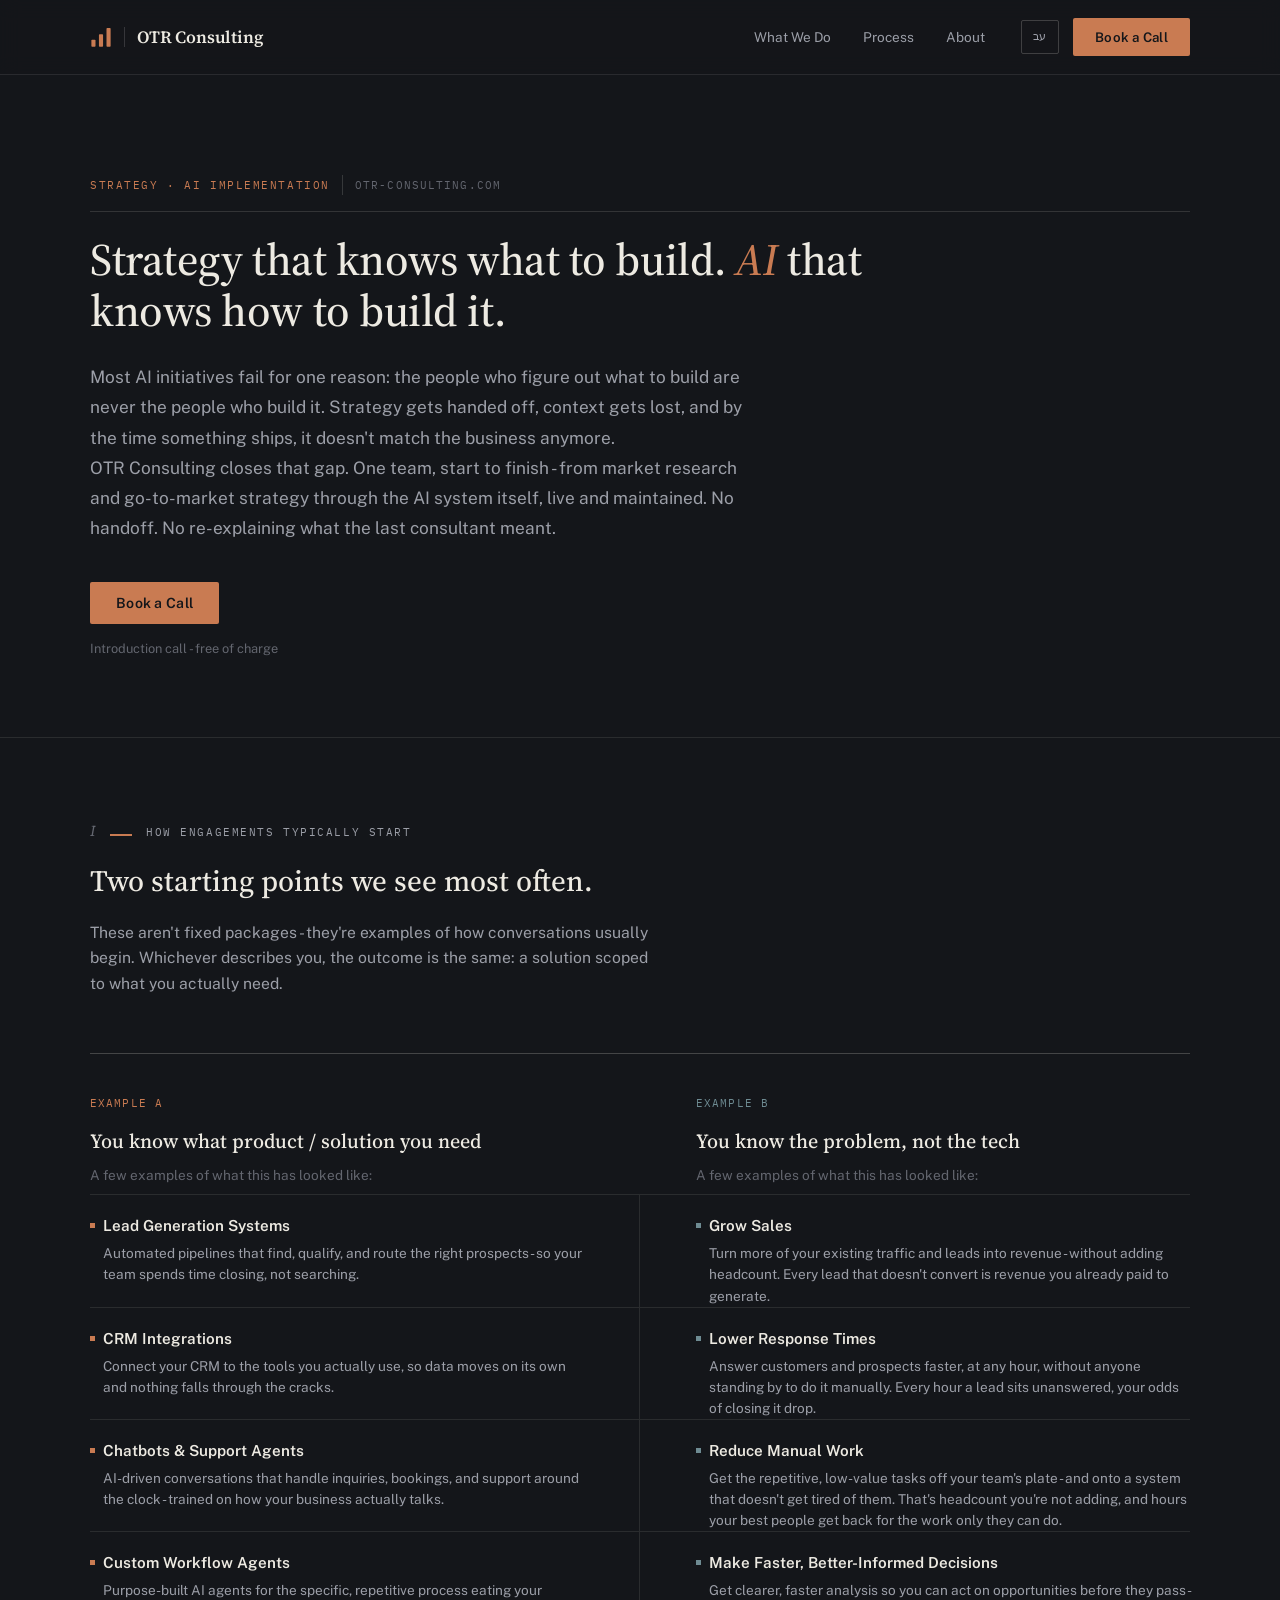
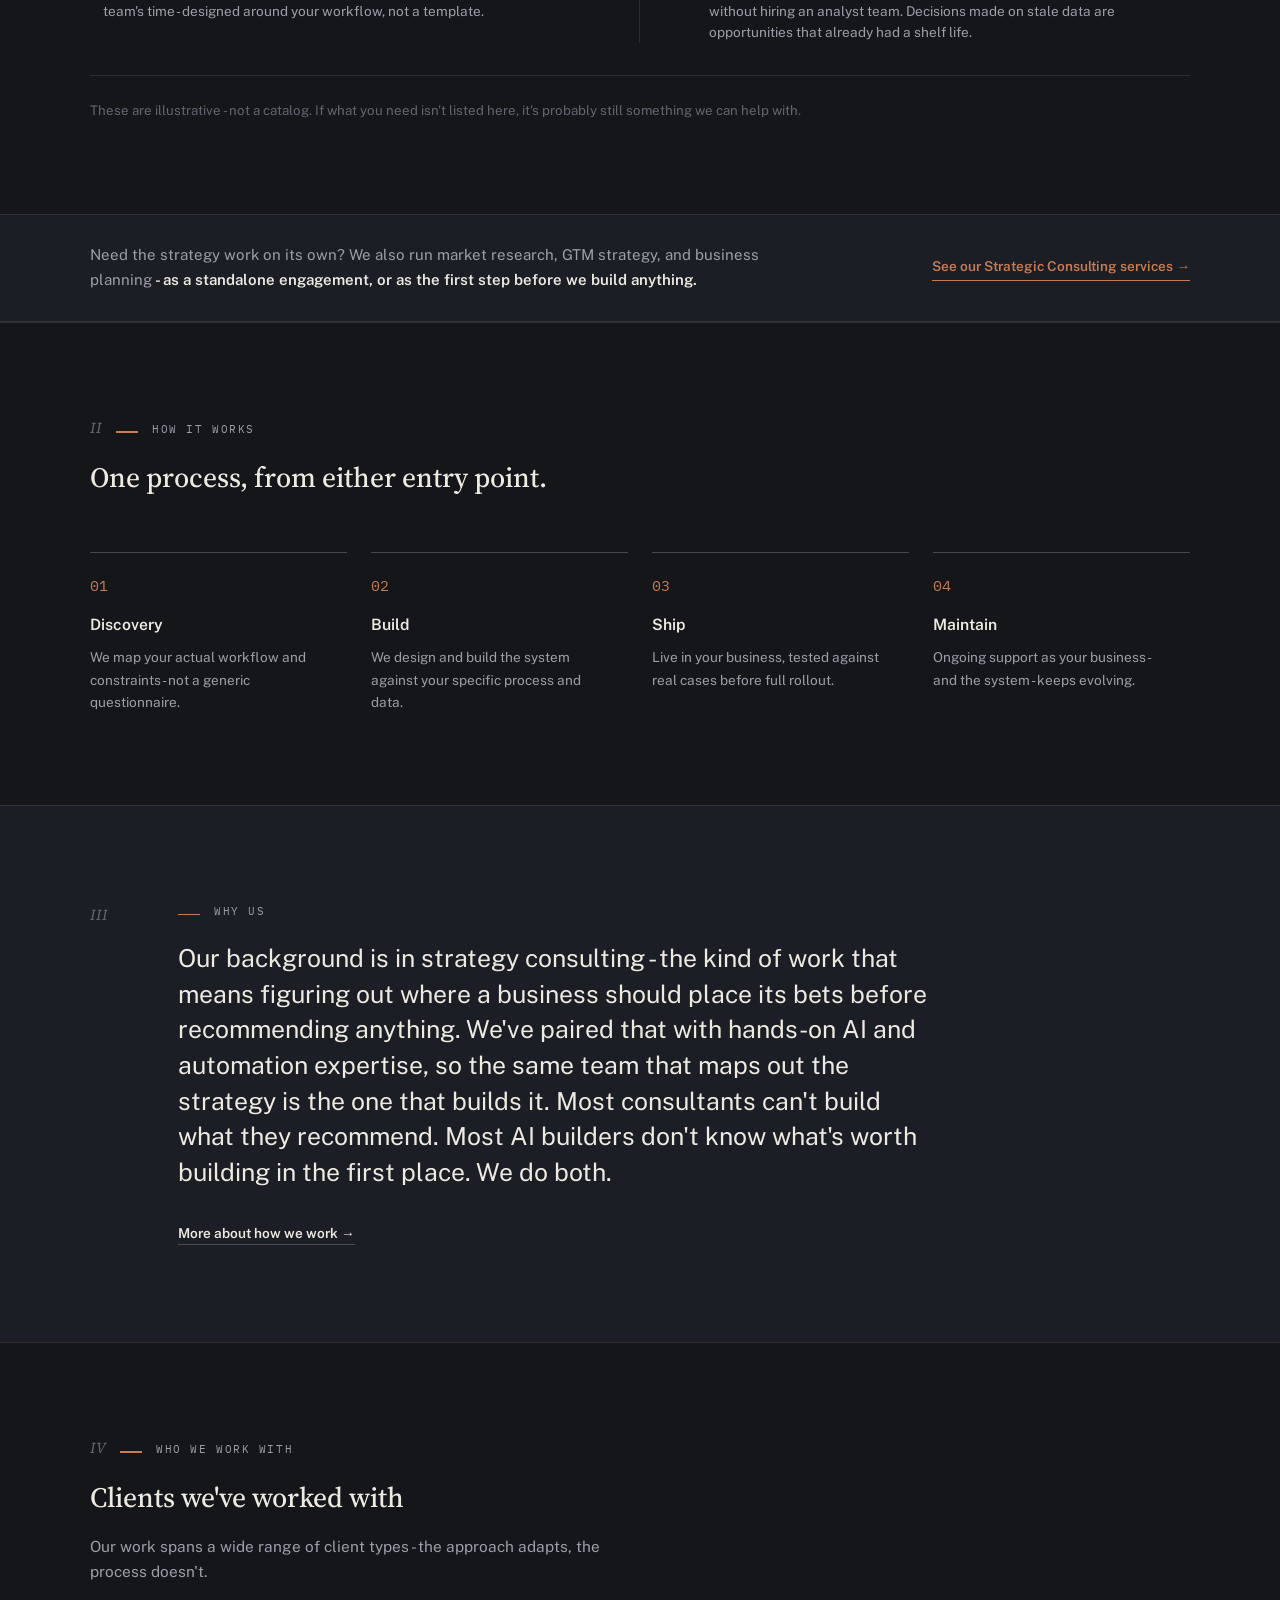
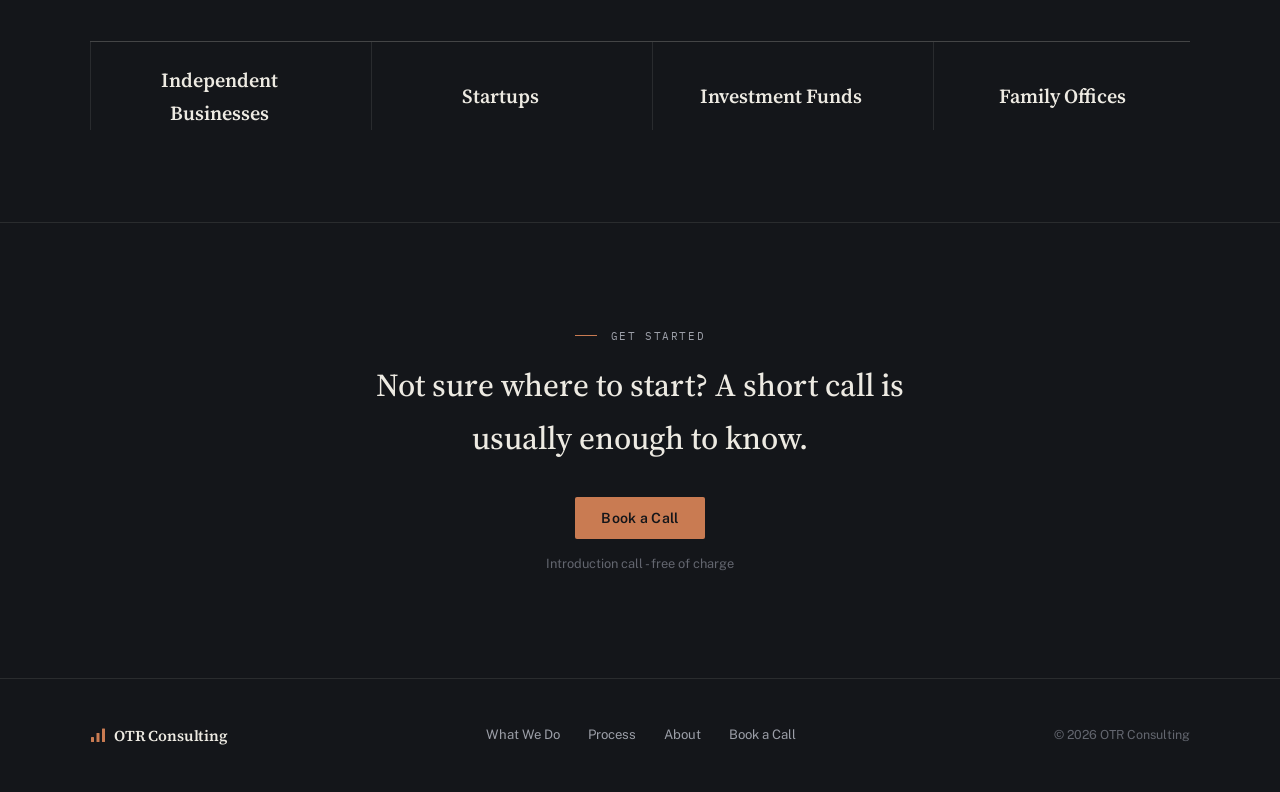
==== commit e6f276e0: "Restructure dual-path items into a paired grid so Example A and B rows always align, regardless of t" ====
--- a/index.html
+++ b/index.html
@@ -91,59 +91,62 @@
           <span class="mono col-label col-label-a" data-key="paths.colA.label">Example A</span>
           <h3 data-key="paths.colA.title">You know what you need</h3>
           <p class="col-sub" data-key="paths.colA.sub">A few examples of what this has looked like:</p>
-          <div class="item-list" data-list="paths.colA.items">
-            <template>
-              <div class="item">
-                <div class="item-title"><span class="bullet bullet-a"></span><span data-key="title"></span></div>
-                <div class="item-desc" data-key="desc"></div>
-              </div>
-            </template>
-            <div class="item">
-              <div class="item-title"><span class="bullet bullet-a"></span>Lead Generation Systems</div>
-              <div class="item-desc">Automated pipelines that find, qualify, and route the right prospects - so your team spends time closing, not searching.</div>
-            </div>
-            <div class="item">
-              <div class="item-title"><span class="bullet bullet-a"></span>CRM Integrations</div>
-              <div class="item-desc">Connect your CRM to the tools you actually use, so data moves on its own and nothing falls through the cracks.</div>
-            </div>
-            <div class="item">
-              <div class="item-title"><span class="bullet bullet-a"></span>Chatbots &amp; Support Agents</div>
-              <div class="item-desc">AI-driven conversations that handle inquiries, bookings, and support around the clock - trained on how your business actually talks.</div>
-            </div>
-            <div class="item">
-              <div class="item-title"><span class="bullet bullet-a"></span>Custom Workflow Agents</div>
-              <div class="item-desc">Purpose-built AI agents for the specific, repetitive process eating your team's time - designed around your workflow, not a template.</div>
-            </div>
-          </div>
         </div>
 
         <div class="path-col path-col-b">
           <span class="mono col-label col-label-b" data-key="paths.colB.label">Example B</span>
           <h3 data-key="paths.colB.title">You know the problem, not the tech</h3>
           <p class="col-sub" data-key="paths.colB.sub">A few examples of what this has looked like:</p>
-          <div class="item-list" data-list="paths.colB.items">
-            <template>
-              <div class="item">
-                <div class="item-title"><span class="bullet bullet-b"></span><span data-key="title"></span></div>
-                <div class="item-desc" data-key="desc"></div>
-              </div>
-            </template>
-            <div class="item">
-              <div class="item-title"><span class="bullet bullet-b"></span>Grow Sales</div>
-              <div class="item-desc">Turn more of your existing traffic and leads into revenue - without adding headcount.</div>
+        </div>
+      </div>
+
+      <div class="paths-items-grid">
+        <div class="items-group" data-list="paths.colA.items">
+          <template>
+            <div class="item item-a">
+              <div class="item-title"><span class="bullet bullet-a"></span><span data-key="title"></span></div>
+              <div class="item-desc" data-key="desc"></div>
             </div>
-            <div class="item">
-              <div class="item-title"><span class="bullet bullet-b"></span>Lower Response Times</div>
-              <div class="item-desc">Answer customers and prospects faster, at any hour, without anyone standing by to do it manually.</div>
+          </template>
+          <div class="item item-a">
+            <div class="item-title"><span class="bullet bullet-a"></span>Lead Generation Systems</div>
+            <div class="item-desc">Automated pipelines that find, qualify, and route the right prospects - so your team spends time closing, not searching.</div>
+          </div>
+          <div class="item item-a">
+            <div class="item-title"><span class="bullet bullet-a"></span>CRM Integrations</div>
+            <div class="item-desc">Connect your CRM to the tools you actually use, so data moves on its own and nothing falls through the cracks.</div>
+          </div>
+          <div class="item item-a">
+            <div class="item-title"><span class="bullet bullet-a"></span>Chatbots &amp; Support Agents</div>
+            <div class="item-desc">AI-driven conversations that handle inquiries, bookings, and support around the clock - trained on how your business actually talks.</div>
+          </div>
+          <div class="item item-a">
+            <div class="item-title"><span class="bullet bullet-a"></span>Custom Workflow Agents</div>
+            <div class="item-desc">Purpose-built AI agents for the specific, repetitive process eating your team's time - designed around your workflow, not a template.</div>
+          </div>
+        </div>
+        <div class="items-group" data-list="paths.colB.items">
+          <template>
+            <div class="item item-b">
+              <div class="item-title"><span class="bullet bullet-b"></span><span data-key="title"></span></div>
+              <div class="item-desc" data-key="desc"></div>
             </div>
-            <div class="item">
-              <div class="item-title"><span class="bullet bullet-b"></span>Reduce Manual Work</div>
-              <div class="item-desc">Get the repetitive, low-value tasks off your team's plate - and onto a system that doesn't get tired of them.</div>
-            </div>
-            <div class="item">
-              <div class="item-title"><span class="bullet bullet-b"></span>Make Faster, Better-Informed Decisions</div>
-              <div class="item-desc">Get clearer, faster analysis so you can act on opportunities before they pass - without hiring an analyst team.</div>
-            </div>
+          </template>
+          <div class="item item-b">
+            <div class="item-title"><span class="bullet bullet-b"></span>Grow Sales</div>
+            <div class="item-desc">Turn more of your existing traffic and leads into revenue - without adding headcount. Every lead that doesn't convert is revenue you already paid to generate.</div>
+          </div>
+          <div class="item item-b">
+            <div class="item-title"><span class="bullet bullet-b"></span>Lower Response Times</div>
+            <div class="item-desc">Answer customers and prospects faster, at any hour, without anyone standing by to do it manually. Every hour a lead sits unanswered, your odds of closing it drop.</div>
+          </div>
+          <div class="item item-b">
+            <div class="item-title"><span class="bullet bullet-b"></span>Reduce Manual Work</div>
+            <div class="item-desc">Get the repetitive, low-value tasks off your team's plate - and onto a system that doesn't get tired of them. That's headcount you're not adding, and hours your best people get back for the work only they can do.</div>
+          </div>
+          <div class="item item-b">
+            <div class="item-title"><span class="bullet bullet-b"></span>Make Faster, Better-Informed Decisions</div>
+            <div class="item-desc">Get clearer, faster analysis so you can act on opportunities before they pass - without hiring an analyst team. Decisions made on stale data are opportunities that already had a shelf life.</div>
           </div>
         </div>
       </div>
--- a/css/styles.css
+++ b/css/styles.css
@@ -188,15 +188,26 @@
   grid-template-columns: repeat(auto-fit, minmax(320px, 1fr));
   border-top: 1px solid var(--border-strong-2);
 }
-.path-col-a { padding-block: 36px 8px; padding-inline: 0 56px; border-inline-end: 1px solid var(--border); }
+.path-col-a { padding-block: 36px 8px; padding-inline: 0 56px; }
 .path-col-b { padding-block: 36px 8px; padding-inline: 56px 0; }
 .col-label { font-size: 0.7rem; letter-spacing: 0.1em; text-transform: uppercase; }
 .col-label-a { color: var(--accent); }
 .col-label-b { color: var(--accent-b); }
 .path-col h3 { font-size: 1.25rem; margin: 10px 0 6px; }
-.col-sub { font-size: 0.85rem; color: var(--text-tertiary); margin-bottom: 24px; }
-.item-list { display: flex; flex-direction: column; }
-.item { padding: 18px 0; border-top: 1px solid var(--border); }
+.col-sub { font-size: 0.85rem; color: var(--text-tertiary); margin-bottom: 0; }
+
+/* Items live in a separate grid so item N of Example A and item N of Example B
+   share a row and stretch to equal height, regardless of text length. */
+.paths-items-grid {
+  display: grid;
+  grid-template-columns: repeat(auto-fit, minmax(320px, 1fr));
+  grid-template-rows: repeat(4, auto);
+  grid-auto-flow: column;
+}
+.items-group { display: contents; }
+.item { padding-block: 18px 0; border-top: 1px solid var(--border); }
+.item-a { padding-inline: 0 56px; border-inline-end: 1px solid var(--border); }
+.item-b { padding-inline: 56px 0; }
 .item-title { font-weight: 600; font-size: 0.95rem; margin-bottom: 5px; display: flex; align-items: flex-start; gap: 8px; }
 .bullet { width: 5px; height: 5px; display: inline-block; flex-shrink: 0; margin-top: calc((1.65em - 5px) / 2); }
 .bullet-a { background: var(--accent); }
@@ -363,8 +374,11 @@
 @media (max-width: 700px) {
   .main-nav { display: none; }
   .header-right { gap: 0; }
-  .path-col-a { padding-inline-end: 0; border-inline-end: none; padding-bottom: 8px; }
+  .path-col-a { padding-inline-end: 0; padding-bottom: 8px; }
   .path-col-b { padding-inline-start: 0; }
+  .paths-items-grid { grid-template-columns: 1fr; grid-template-rows: none; grid-auto-flow: row; }
+  .item-a { padding-inline-end: 0; border-inline-end: none; }
+  .item-b { padding-inline-start: 0; }
   .about-grid { grid-template-columns: 1fr; }
   .roman-rail { display: none; }
 }
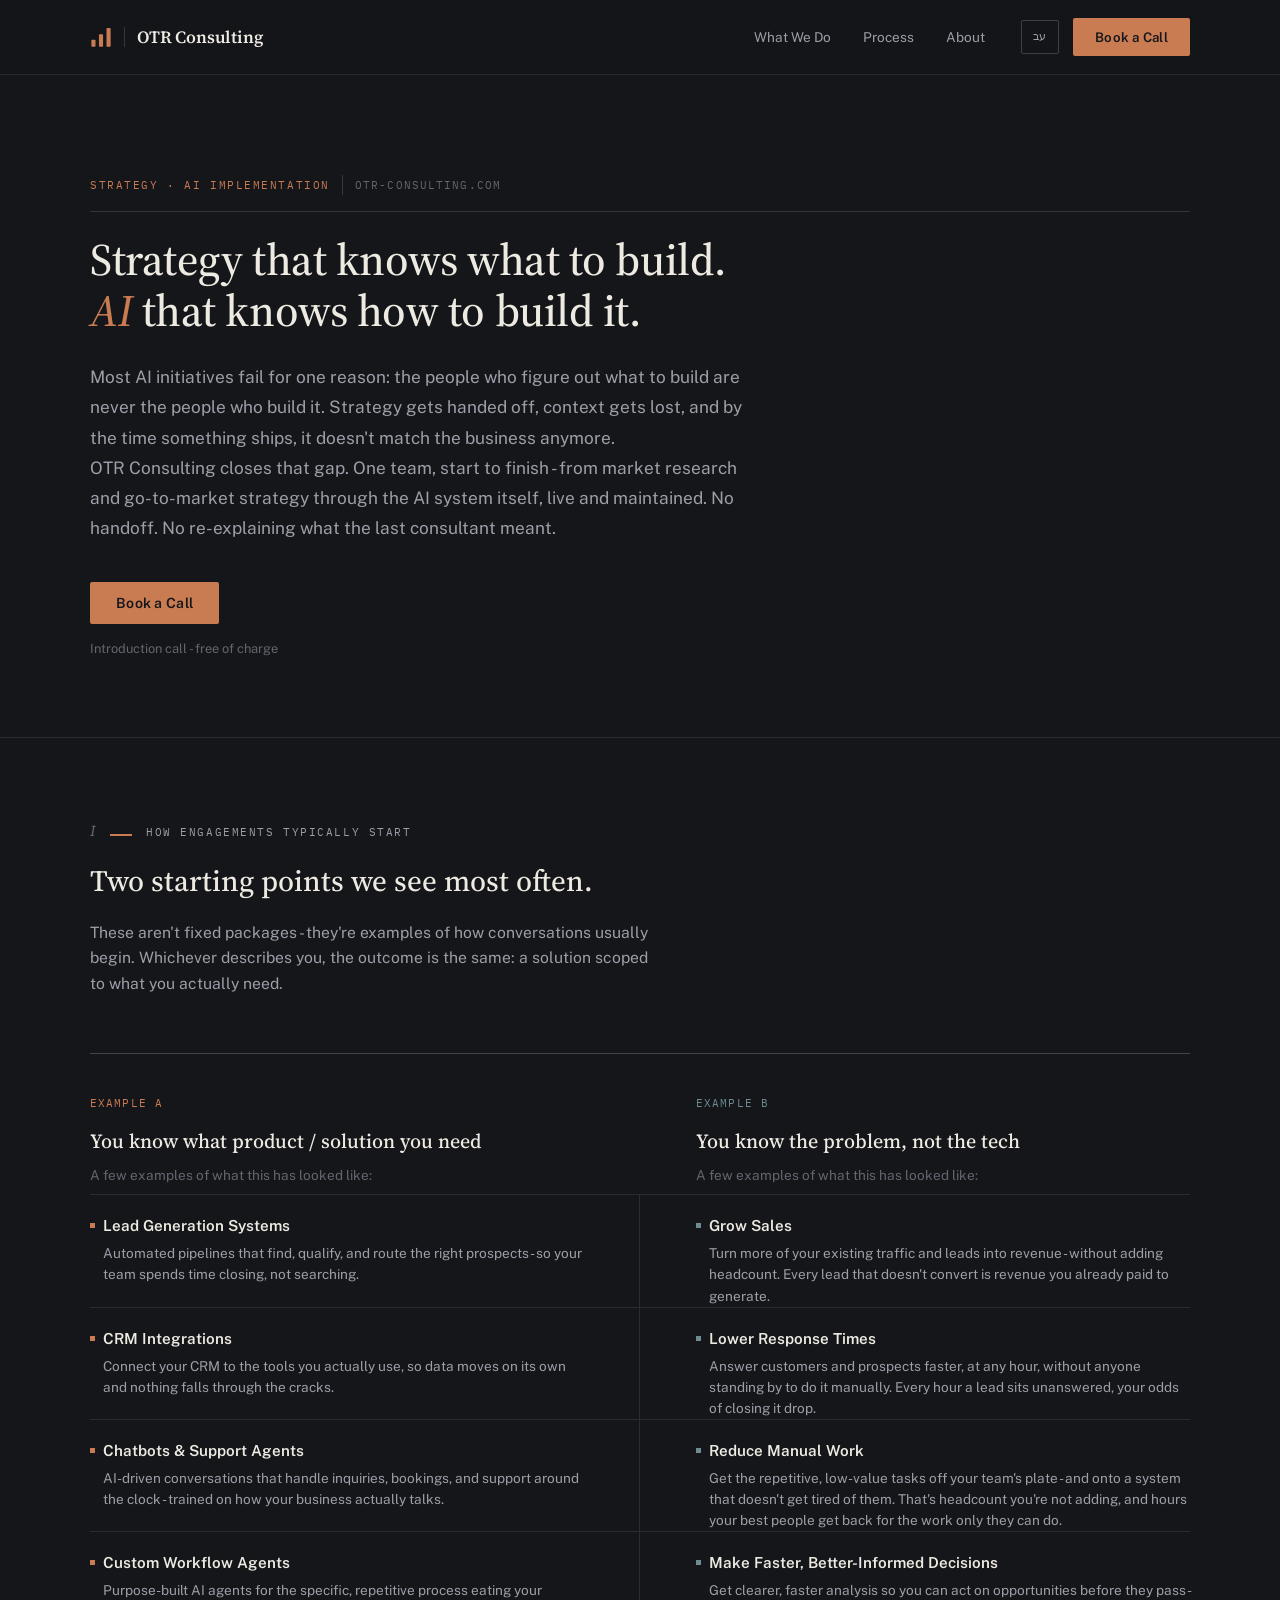
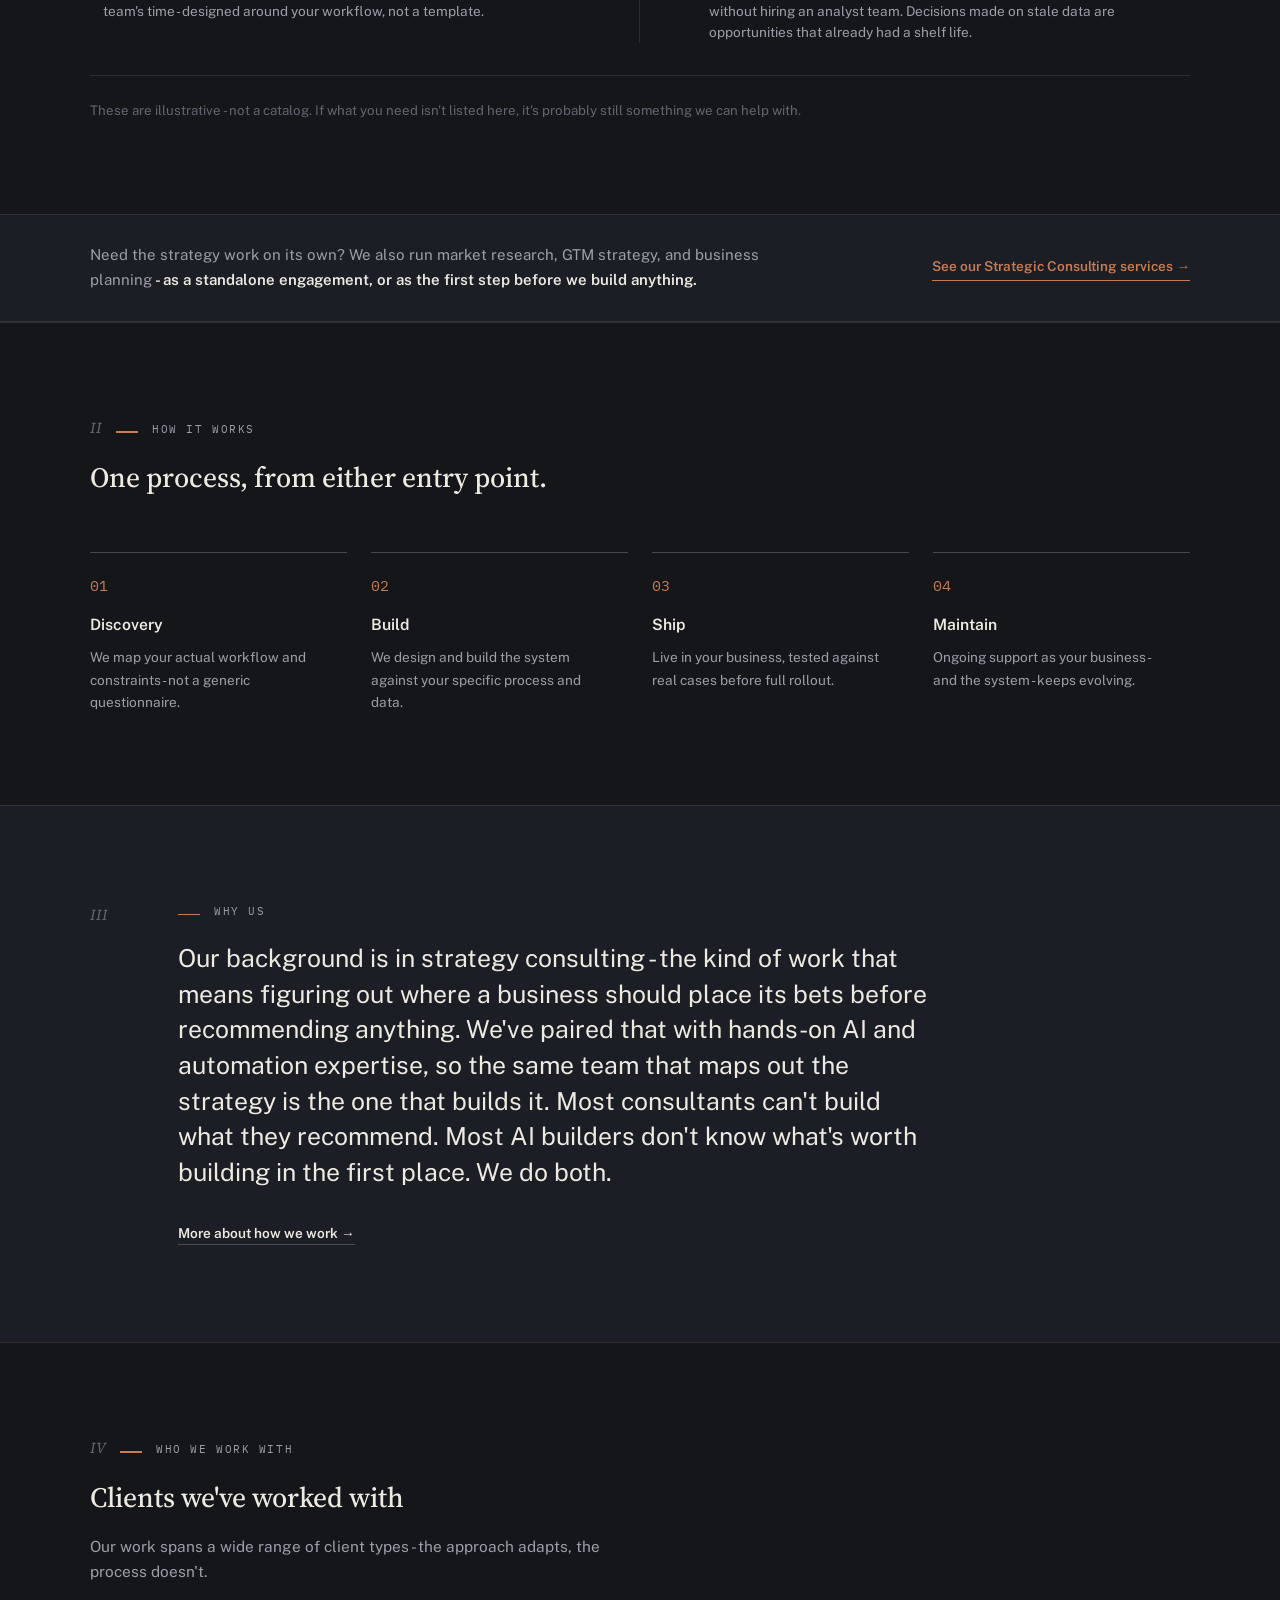
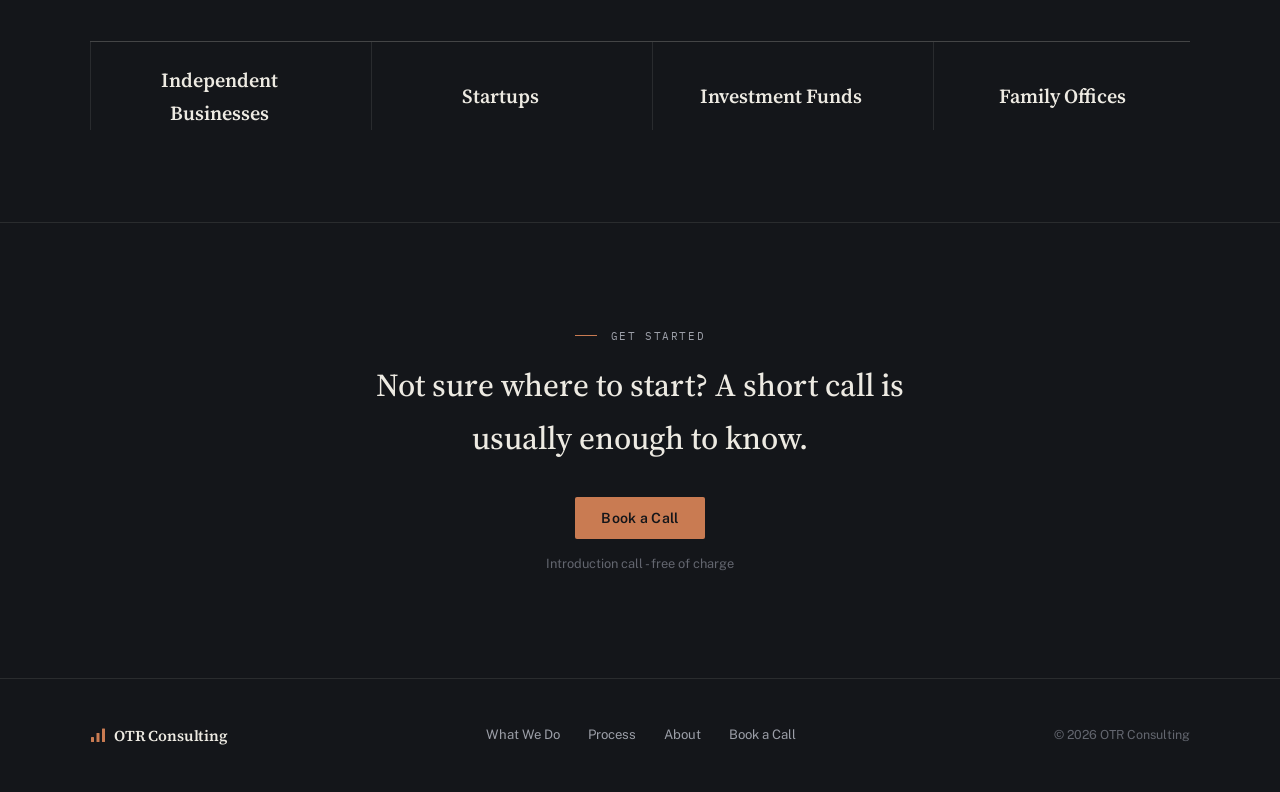
==== commit cf31d440: "Force line break before 'AI' in hero headline (EN)" ====
--- a/index.html
+++ b/index.html
@@ -64,7 +64,7 @@
         <span class="divider-v"></span>
         <span class="mono tag" data-key="hero.tag">OTR-Consulting.com</span>
       </div>
-      <h1 class="hero-h1"><span data-key="hero.pre">Strategy that knows what to build. </span><em data-key="hero.em">AI</em><span data-key="hero.post"> that knows how to build it.</span></h1>
+      <h1 class="hero-h1"><span data-key="hero.pre">Strategy that knows what to build.</span><br><em data-key="hero.em">AI</em><span data-key="hero.post"> that knows how to build it.</span></h1>
       <p class="hero-lead" data-key="hero.lead">OTR Consulting is a strategy and AI implementation practice. We partner with organizations of every size and sector, guiding each engagement end-to-end - from market research, sector mapping, and go-to-market strategy, through building the tailored AI system itself, to ongoing maintenance once it's live. There is no fixed menu: every engagement begins with your specific situation, and the right solution follows from it.</p>
       <div class="cta-row">
         <button type="button" class="btn btn-primary js-open-modal" data-key="hero.ctaPrimary">Book a Call</button>
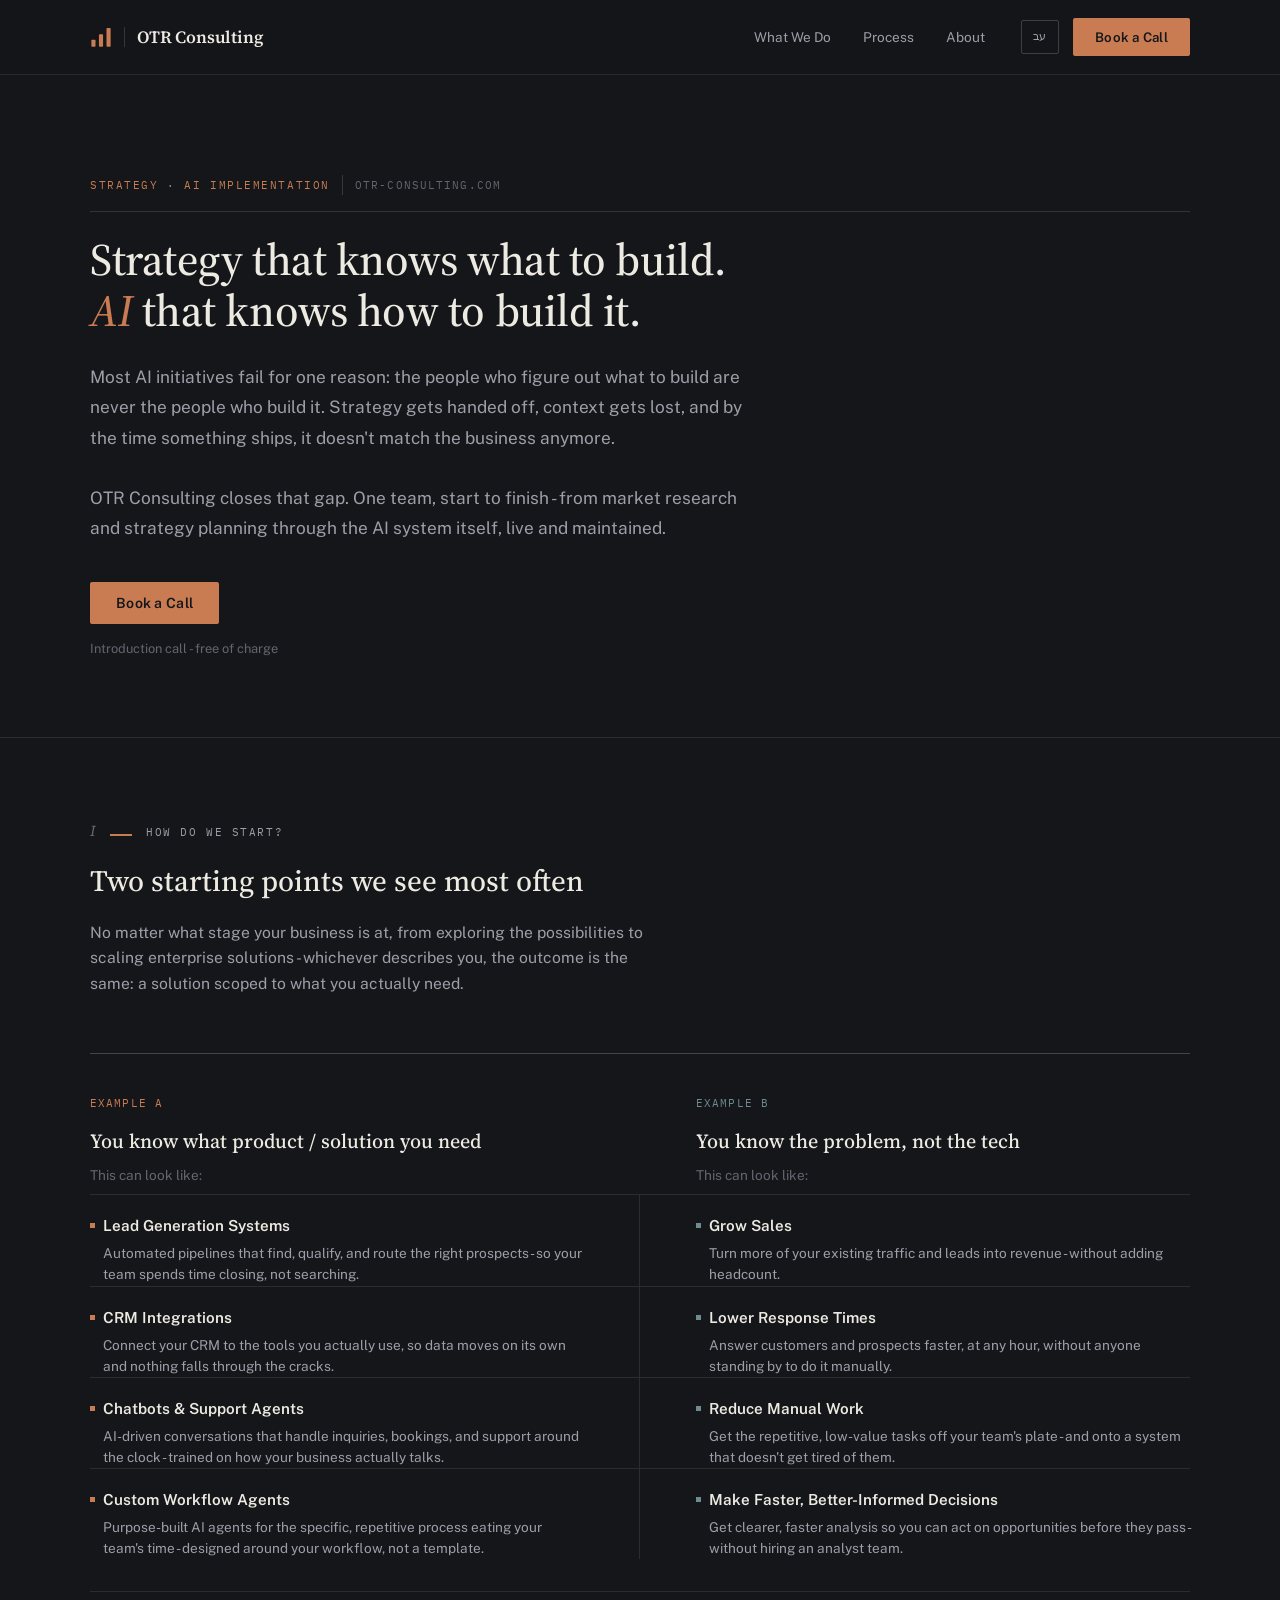
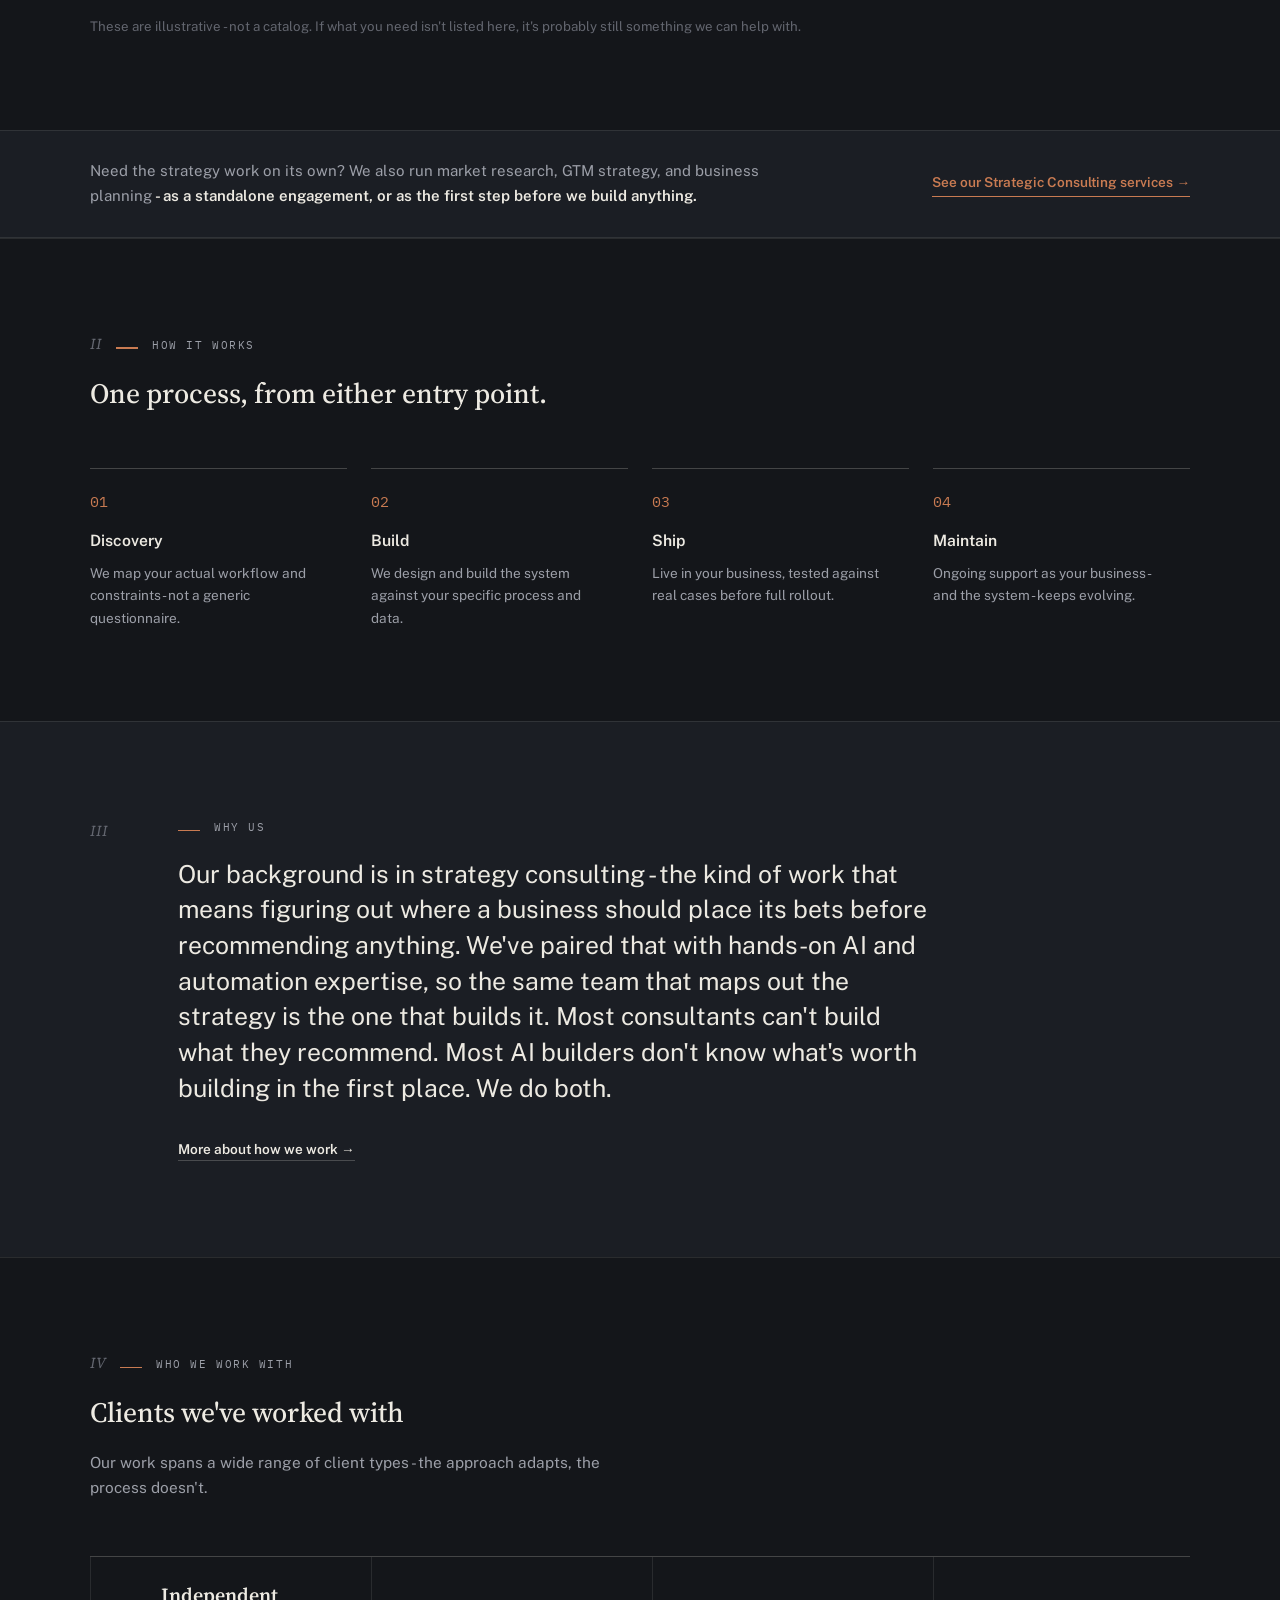
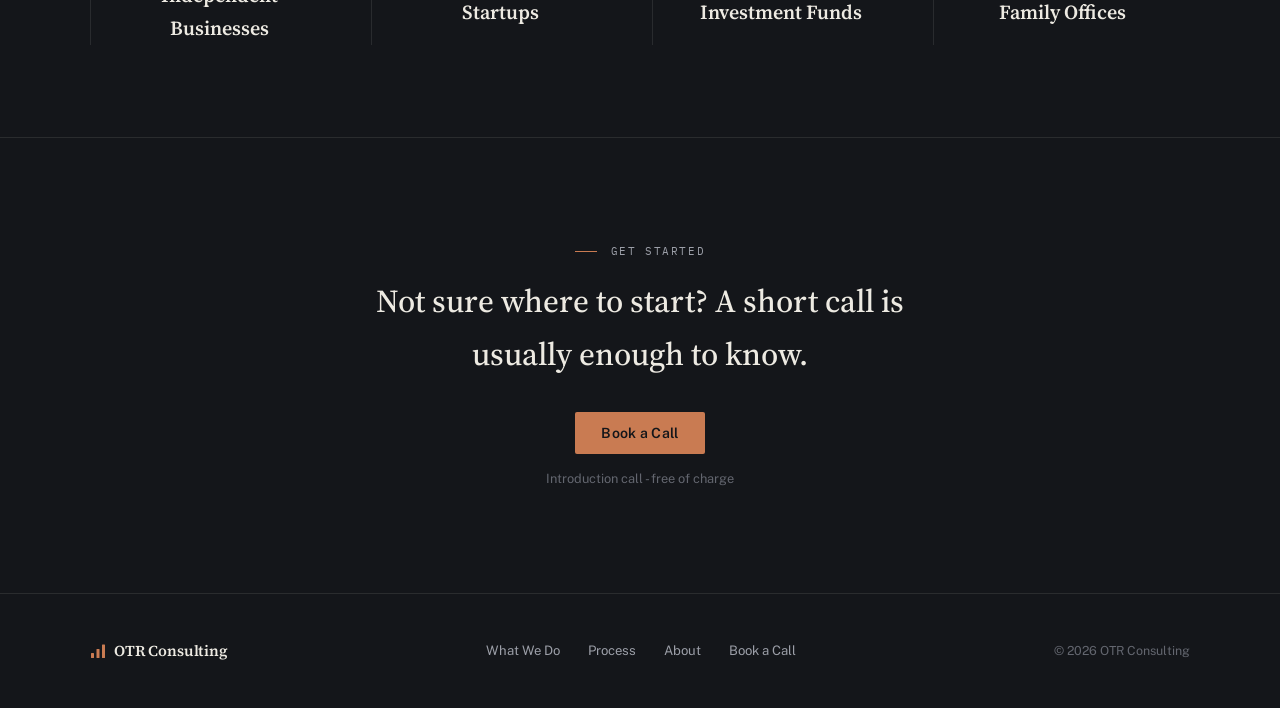
==== commit 5fa3480c: "Remove phone number from contact modal (both languages)" ====
--- a/index.html
+++ b/index.html
@@ -324,7 +324,7 @@
         </div>
         <button type="submit" class="btn btn-primary btn-full" data-key="modal.send">Send</button>
       </form>
-      <p class="modal-direct"><span data-key="modal.direct">Prefer to reach out directly?</span> <a href="mailto:matan@otr-consulting.com">matan@otr-consulting.com</a> · <a href="tel:+972509909767" dir="ltr">+972 50‑990‑9767</a></p>
+      <p class="modal-direct"><span data-key="modal.direct">Prefer to reach out directly?</span> <a href="mailto:matan@otr-consulting.com">matan@otr-consulting.com</a></p>
     </div>
 
     <div class="modal-success-view js-success-view" hidden>
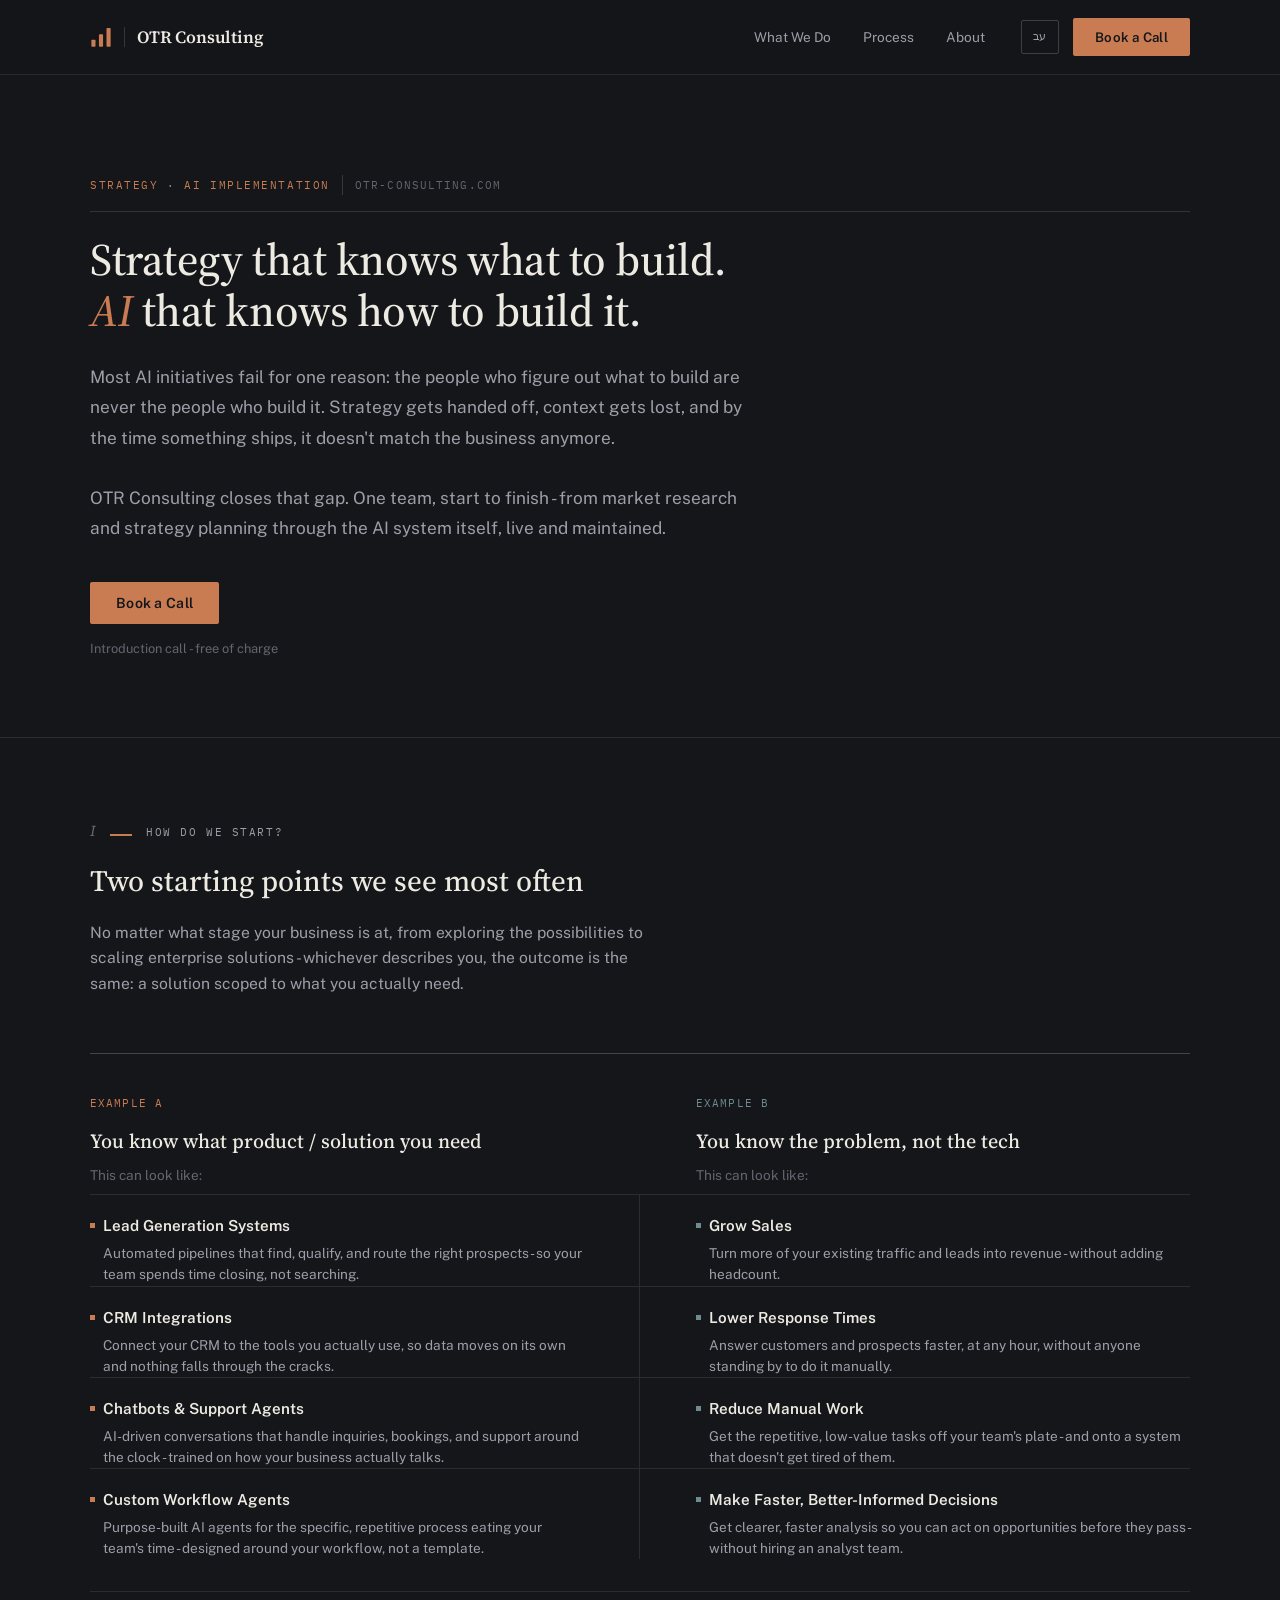
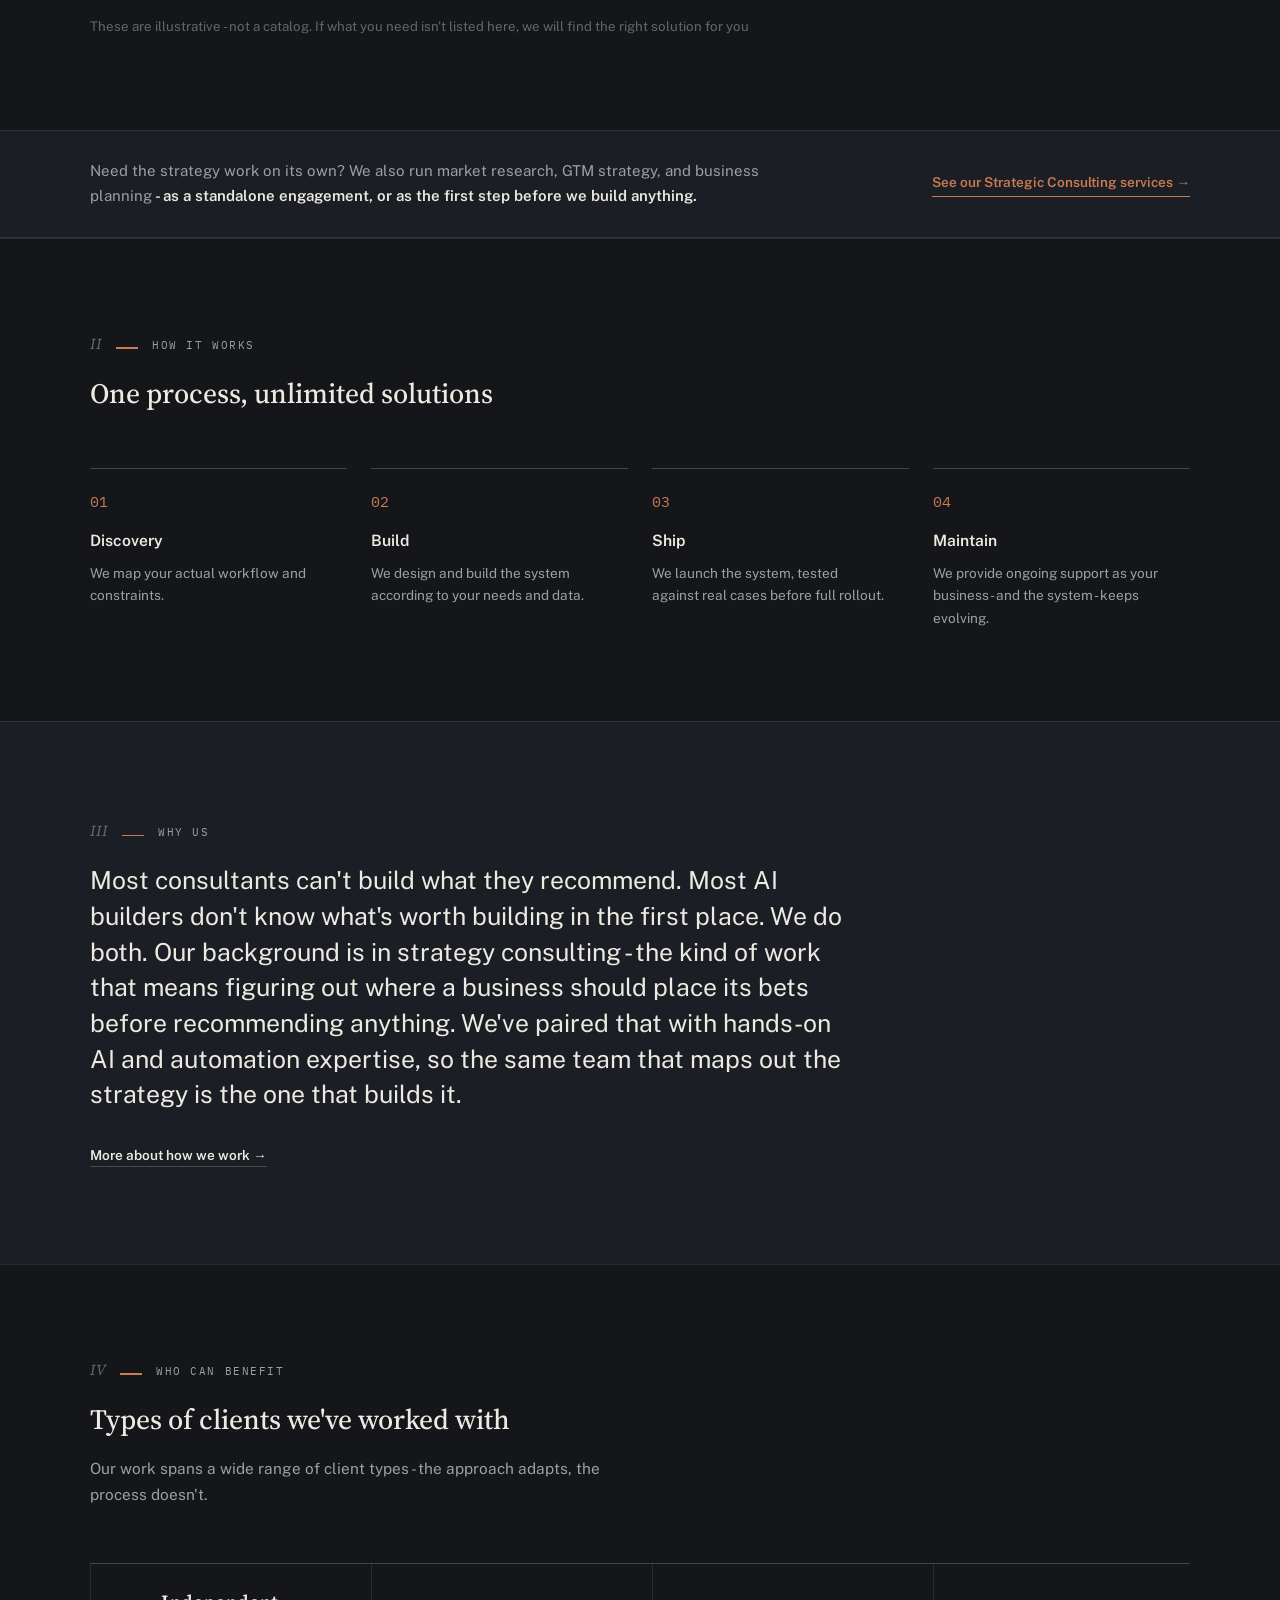
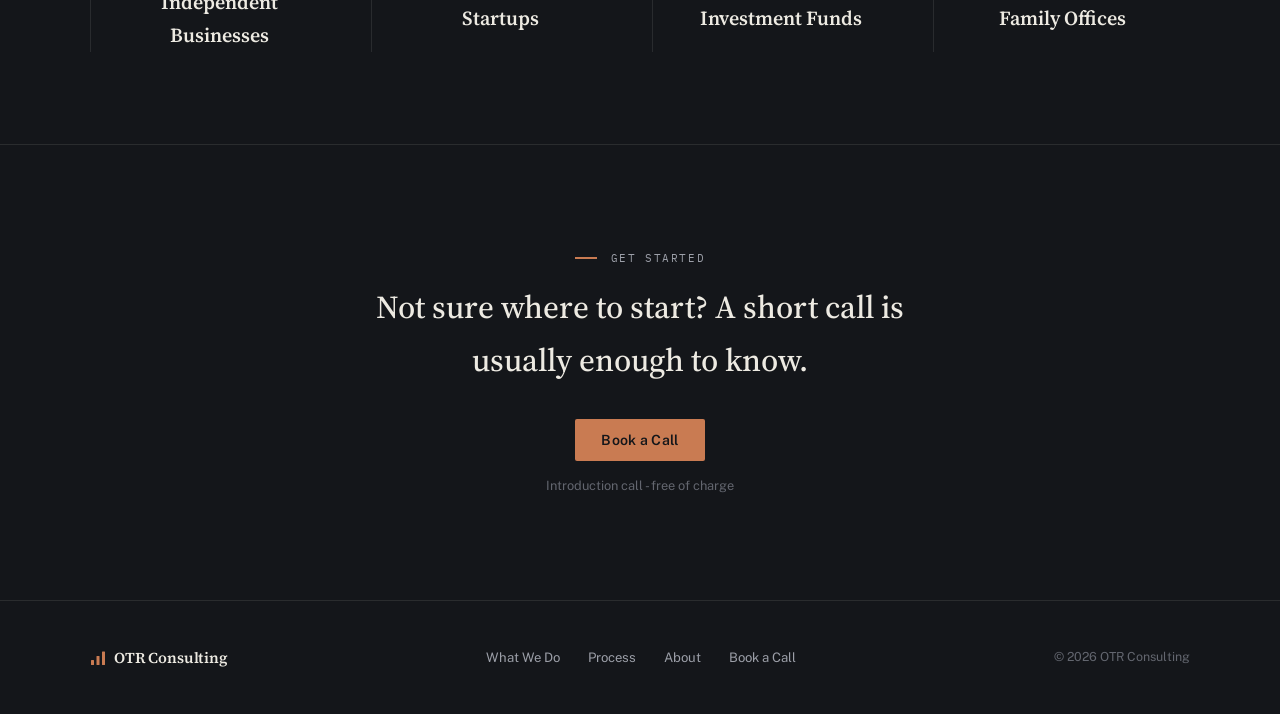
==== commit 7b1e41bc: "Fix About section left alignment to match other sections' kicker pattern" ====
--- a/index.html
+++ b/index.html
@@ -207,15 +207,15 @@
 
   <!-- ABOUT TEASER -->
   <section id="about" class="about">
-    <div class="wrap about-grid">
-      <div class="roman roman-rail">III</div>
+    <div class="wrap">
       <div class="about-content">
         <div class="kicker">
+          <span class="roman">III</span>
           <span class="rule"></span>
           <span class="mono kicker-label" data-key="about.kicker">Why us</span>
         </div>
         <p class="about-lead" data-key="about.lead">Our background is in strategy consulting - the kind of work that means figuring out where a business should place its bets before recommending anything. We've paired that with hands-on AI and automation expertise, so the same team that maps out the strategy is the one that builds it. Most consultants can't build what they recommend. Most AI builders don't know what's worth building in the first place. We do both.</p>
-        <a href="#" class="link-plain"><span data-key="about.link">More about how we work</span> →</a>
+        <a href="#" class="link-plain js-open-modal"><span data-key="about.link">More about how we work</span> →</a>
       </div>
     </div>
   </section>
--- a/css/styles.css
+++ b/css/styles.css
@@ -232,8 +232,6 @@
 
 /* About */
 .about { background: var(--bg-alt); padding: 96px 0; border-top: 1px solid var(--border); }
-.about-grid { display: grid; grid-template-columns: minmax(0,64px) minmax(0,1fr); gap: 24px; }
-.roman-rail { font-size: 0.95rem; }
 .about-content { max-width: 760px; }
 .about-content .kicker { margin-bottom: 20px; }
 .about-lead { font-size: 1.55rem; line-height: 1.44; margin: 0 0 30px; font-weight: 400; }
@@ -379,8 +377,6 @@
   .paths-items-grid { grid-template-columns: 1fr; grid-template-rows: none; grid-auto-flow: row; }
   .item-a { padding-inline-end: 0; border-inline-end: none; }
   .item-b { padding-inline-start: 0; }
-  .about-grid { grid-template-columns: 1fr; }
-  .roman-rail { display: none; }
 }
 
 @media (max-width: 480px) {
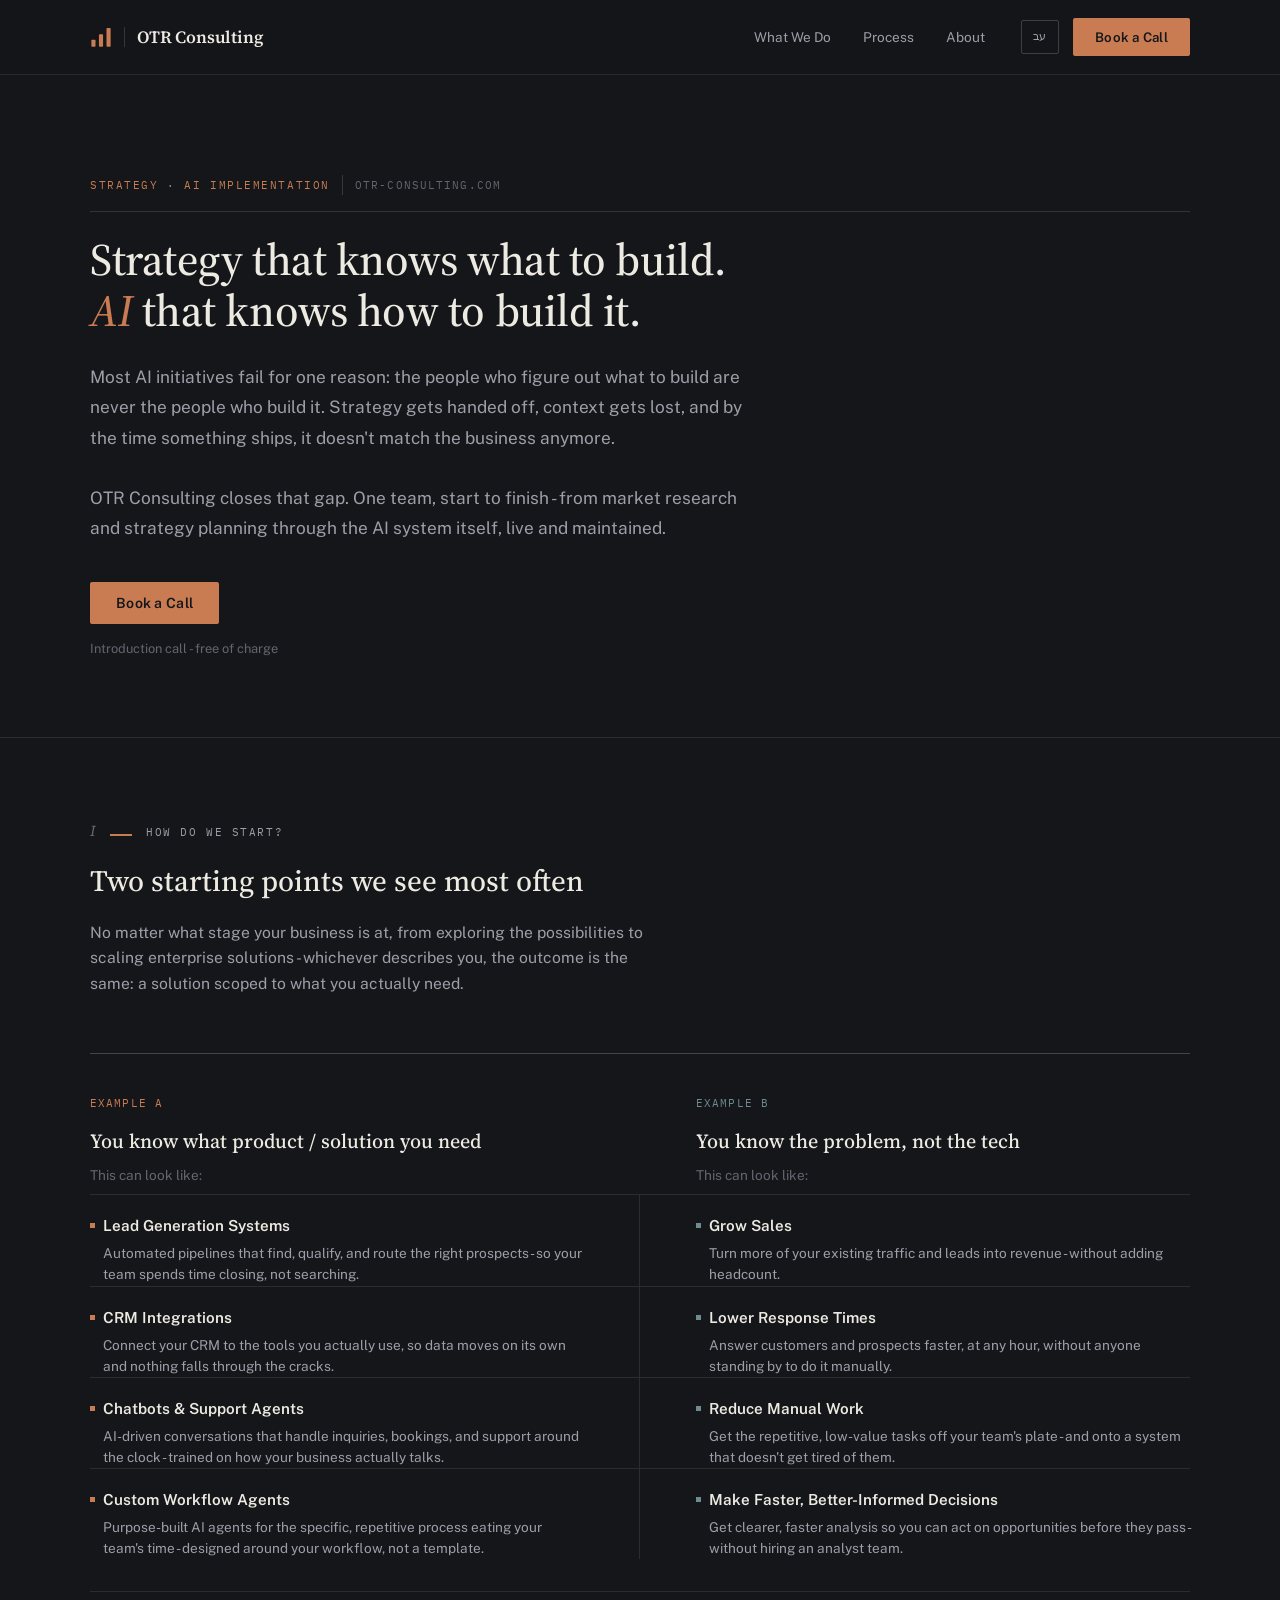
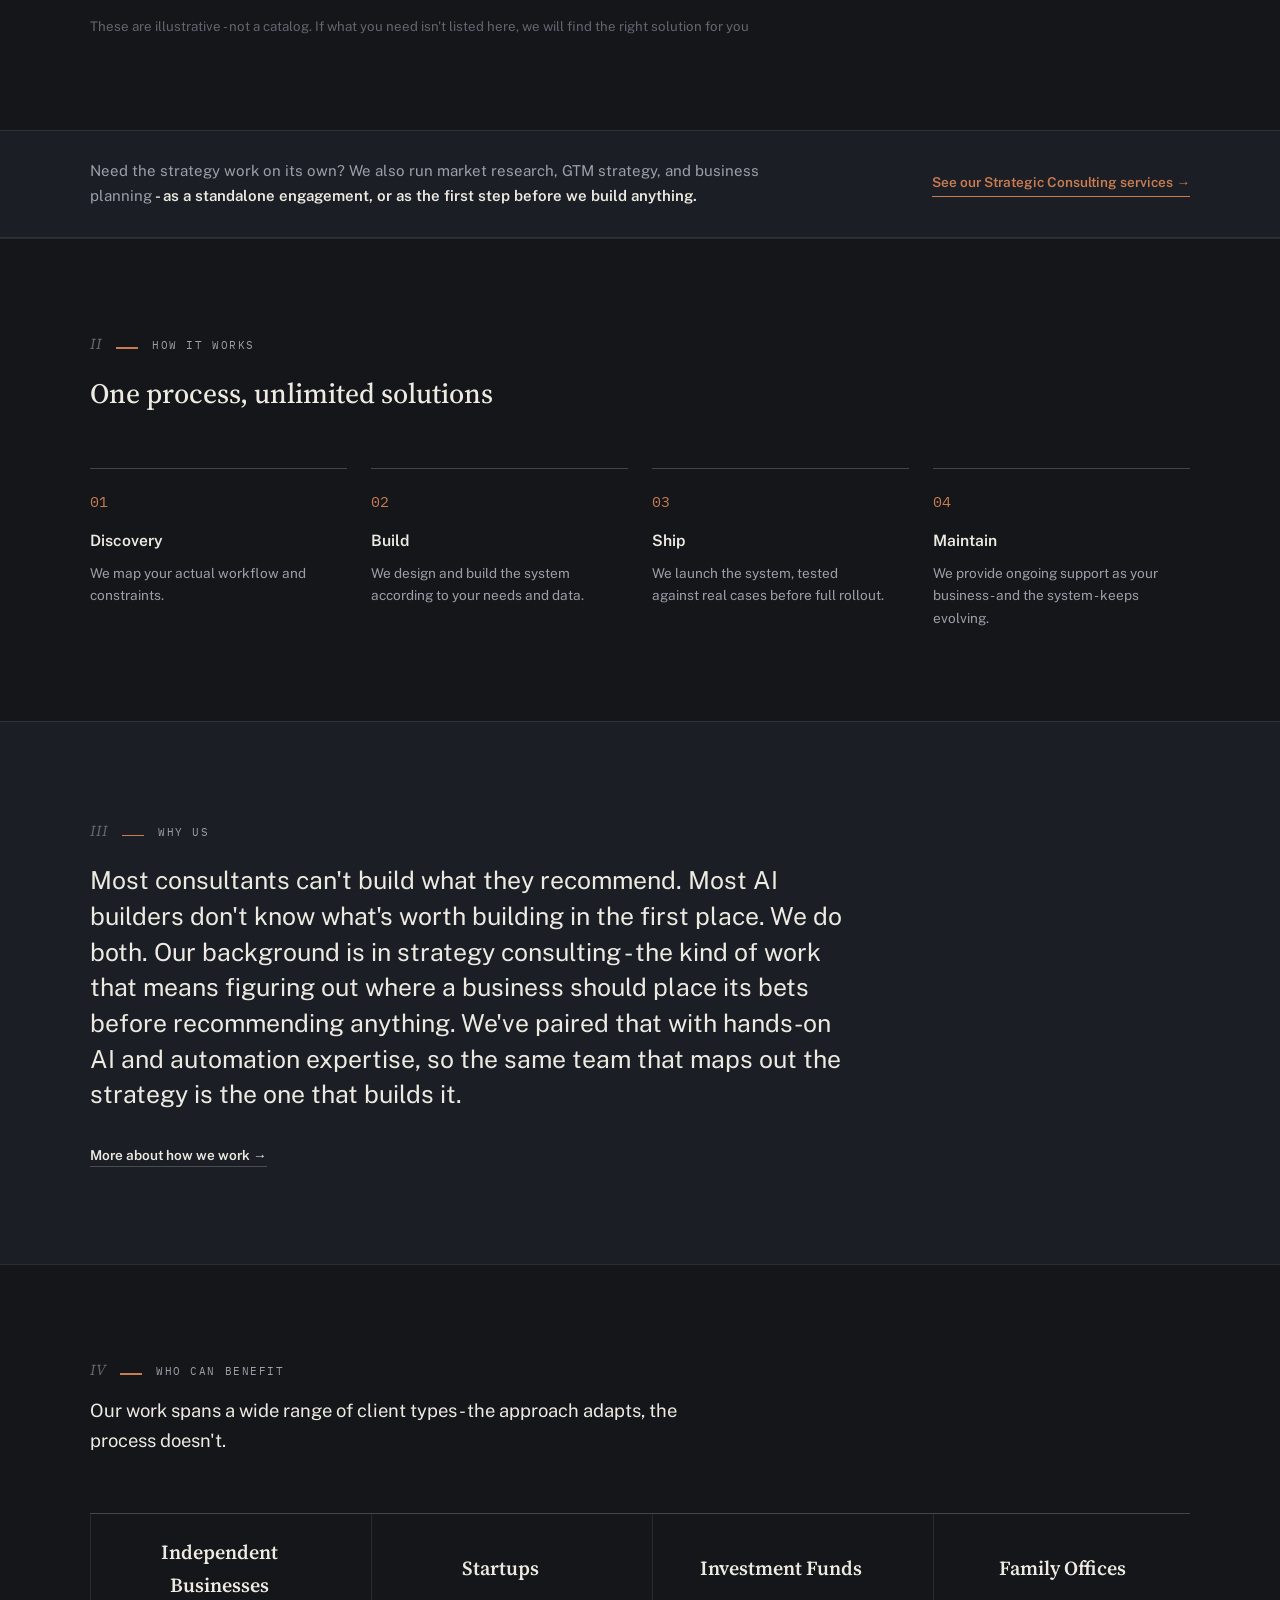
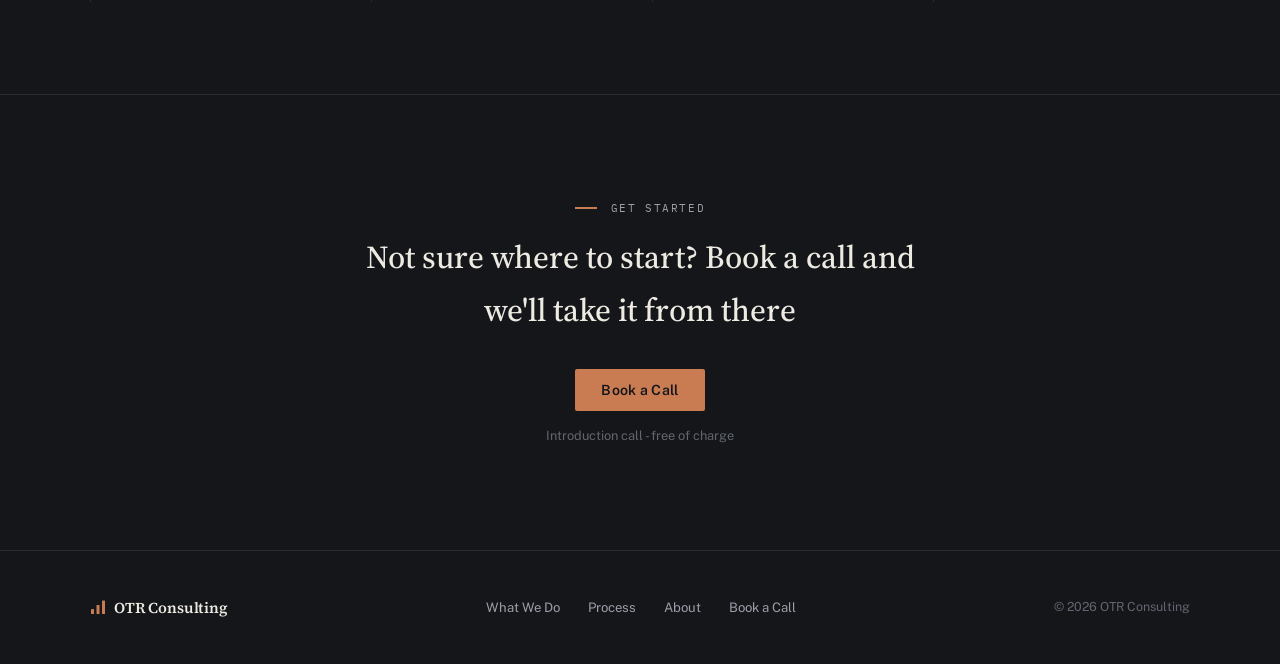
==== commit 866ff241: "Remove clients section heading, enlarge subheading (both languages)" ====
--- a/index.html
+++ b/index.html
@@ -229,7 +229,6 @@
           <span class="rule"></span>
           <span class="mono kicker-label" data-key="clients.kicker">Who we work with</span>
         </div>
-        <h2 data-key="clients.heading">Clients we've worked with</h2>
         <p class="section-sub" data-key="clients.sub">Our work spans a wide range of client types - the approach adapts, the process doesn't.</p>
       </div>
       <div class="clients-grid" data-list="clients.types">
--- a/css/styles.css
+++ b/css/styles.css
@@ -238,8 +238,7 @@
 
 /* Clients */
 .clients { padding: 92px 0; border-top: 1px solid var(--border); }
-.clients h2 { font-size: 1.75rem; }
-.clients .section-sub { margin-top: 12px; font-size: 0.96rem; }
+.clients .section-sub { font-size: 1.15rem; color: var(--text-primary); max-width: 620px; }
 .clients-grid {
   display: grid;
   grid-template-columns: repeat(auto-fit, minmax(220px, 1fr));
